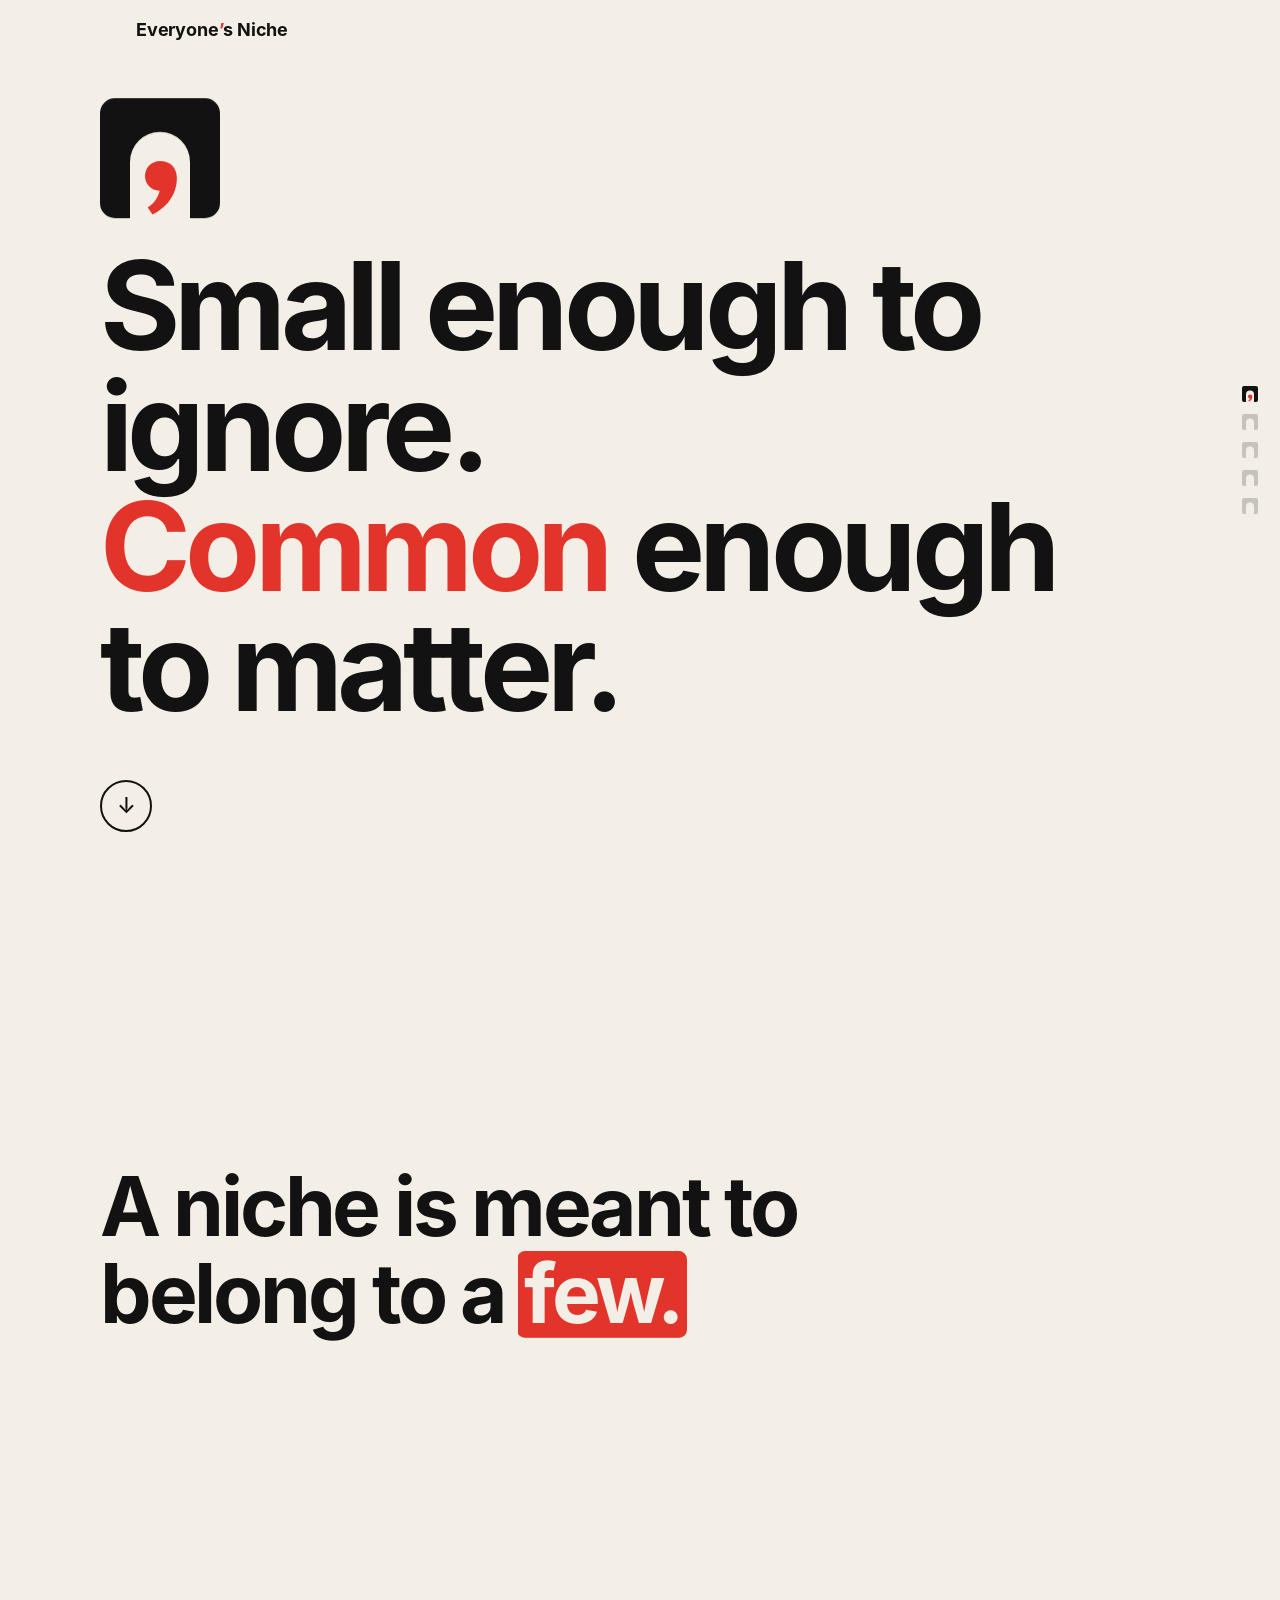
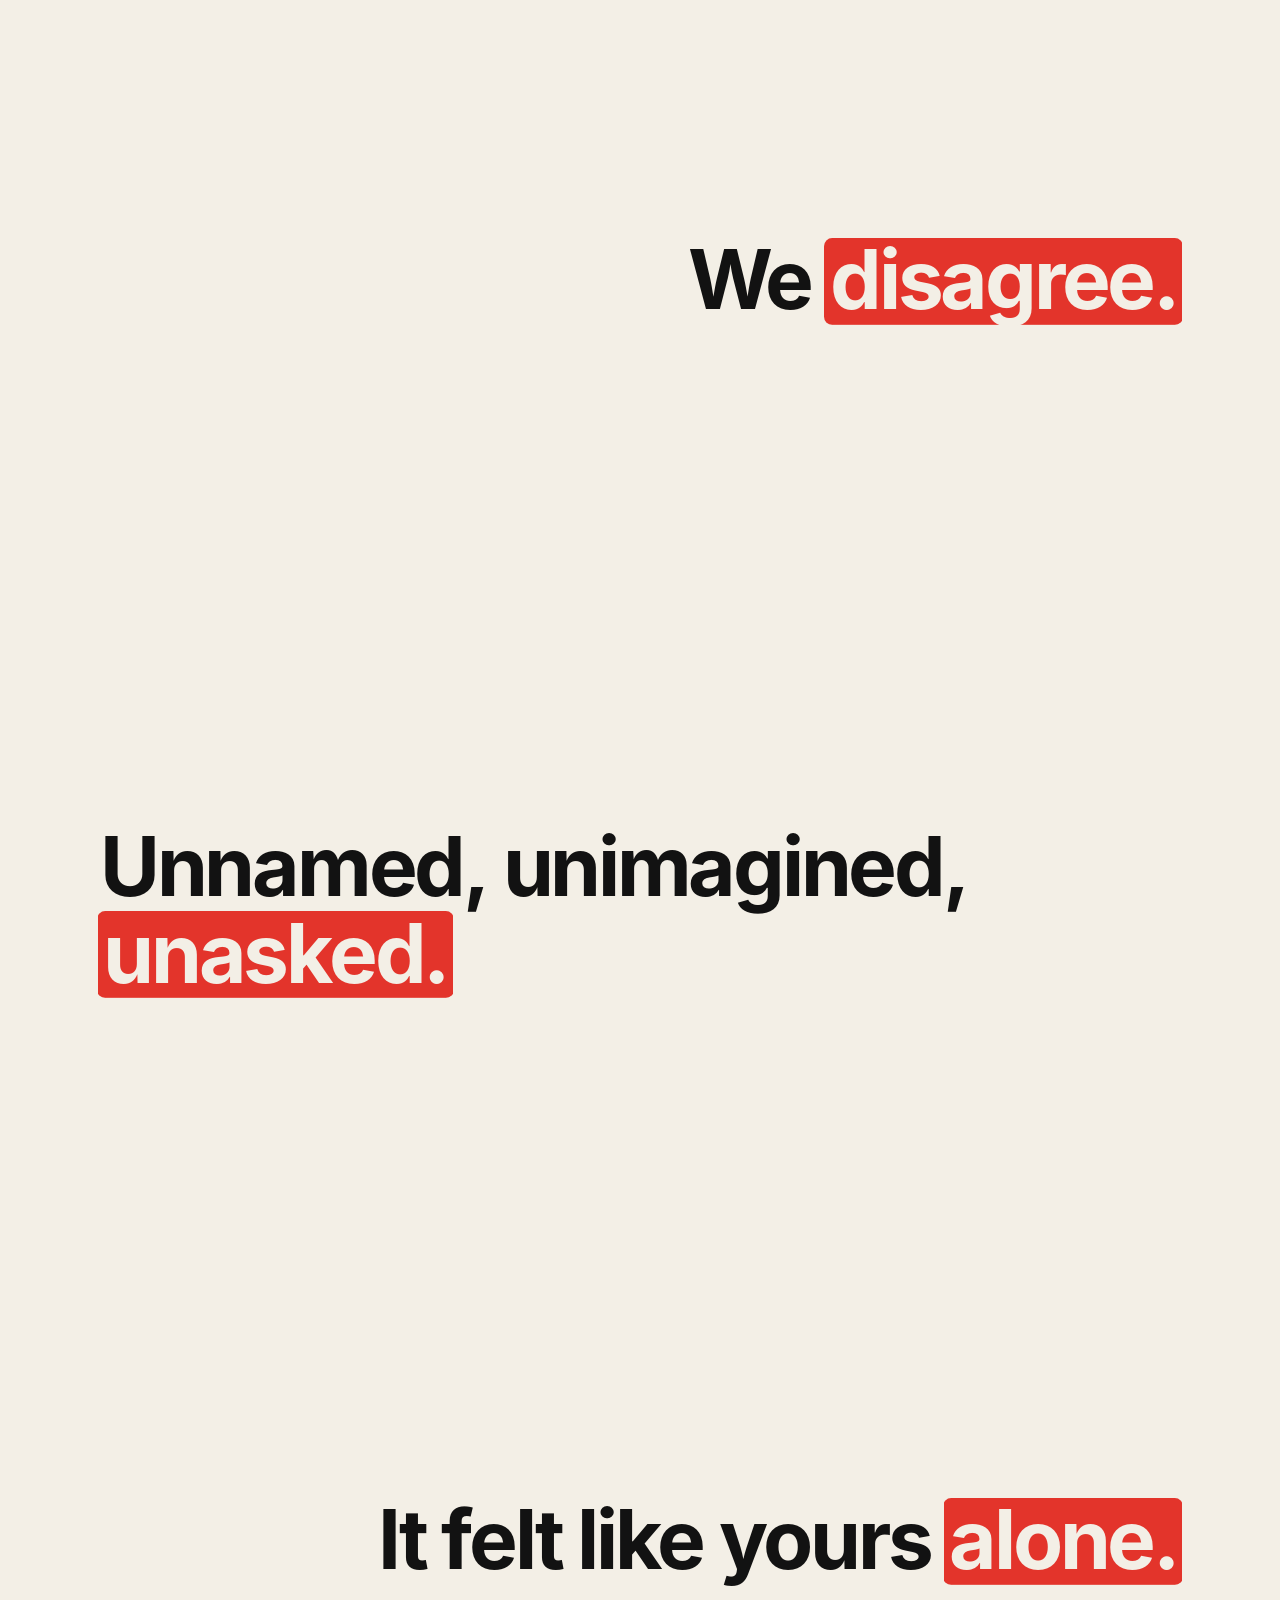
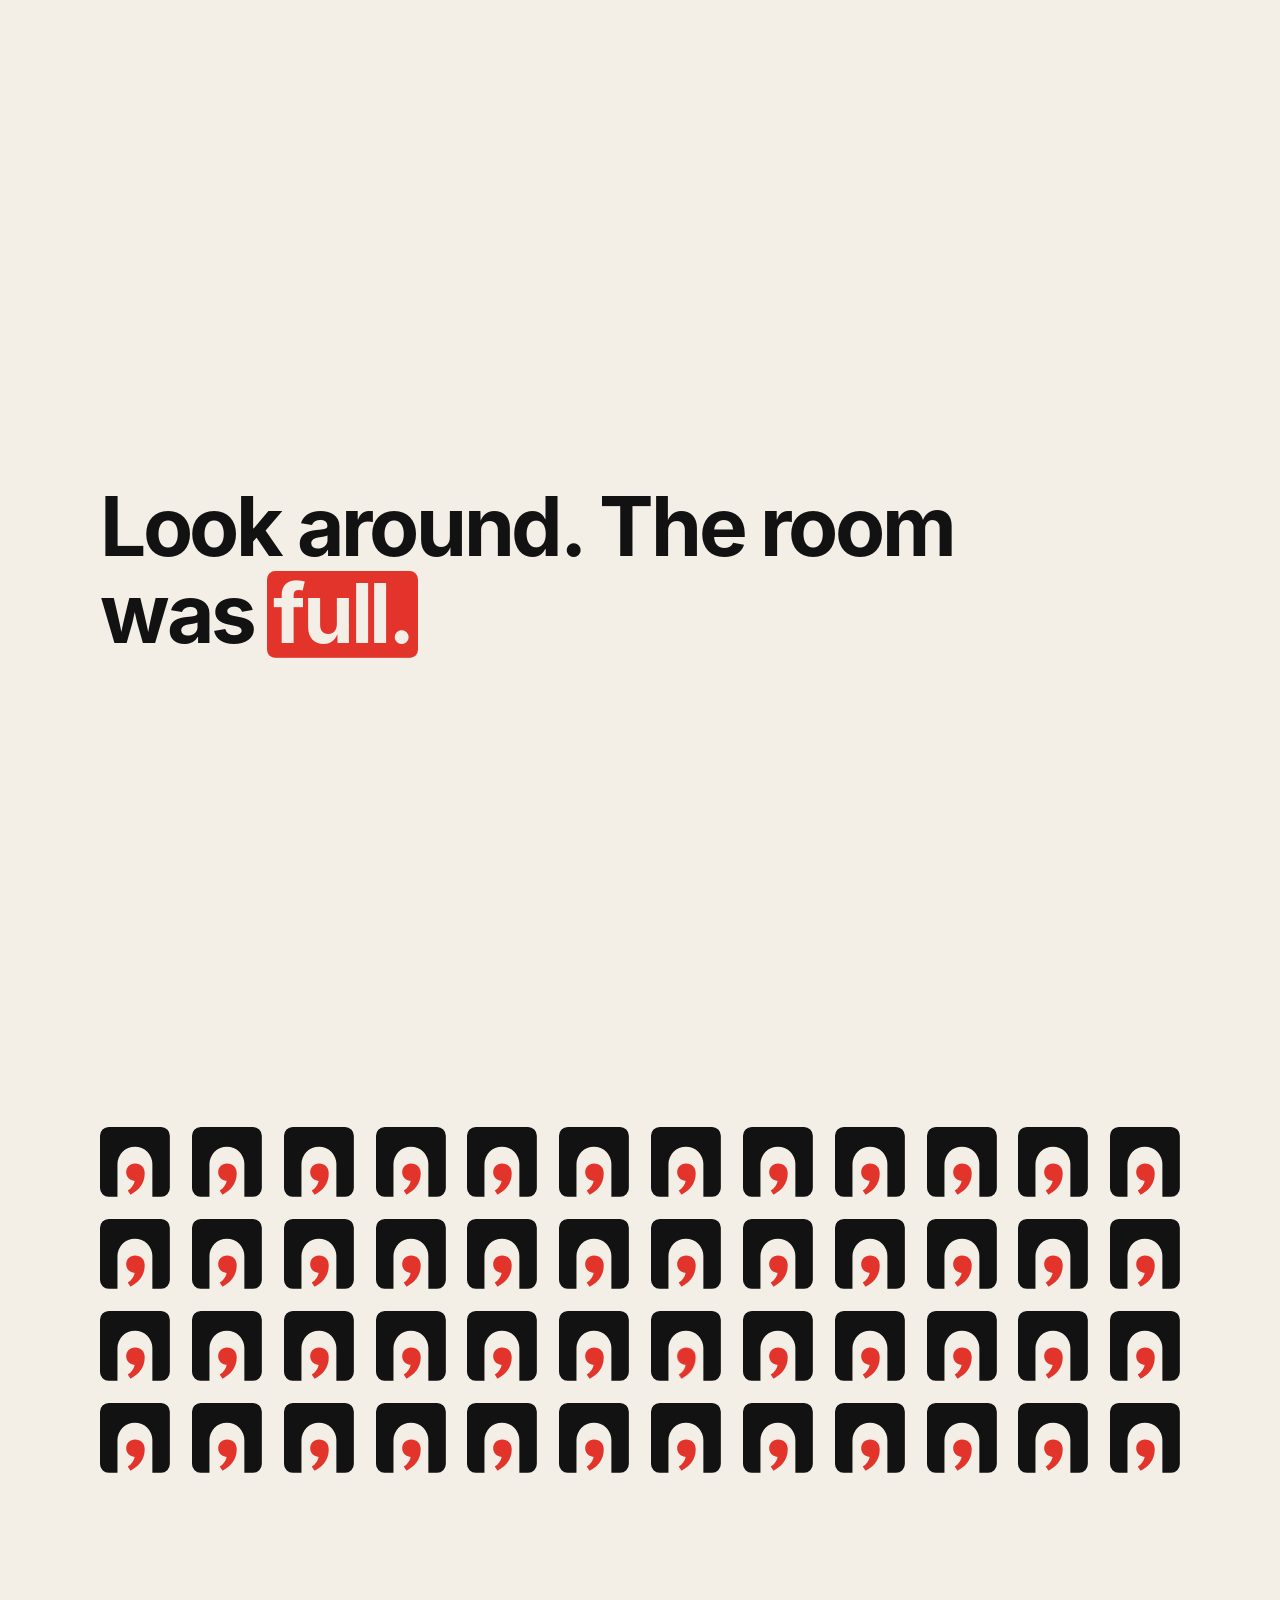
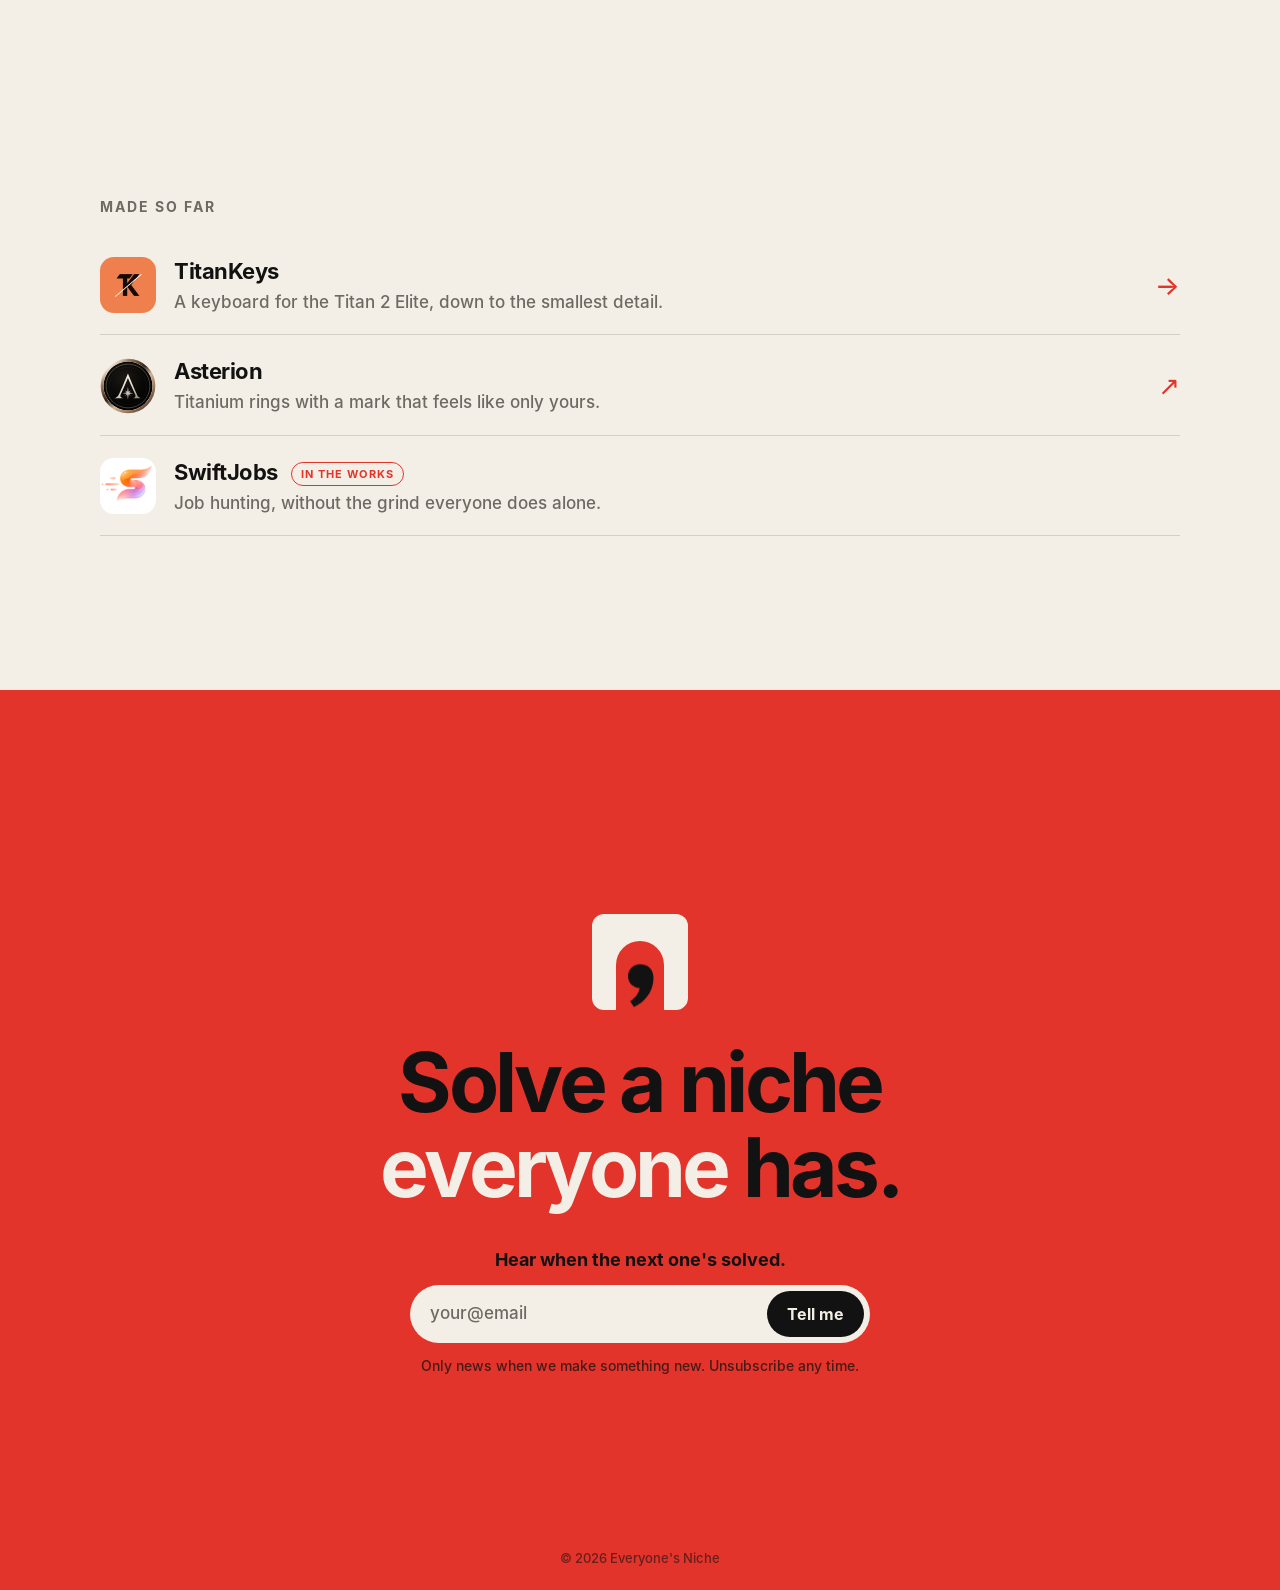
==== index.html @ 92318d87 "Everyone's Niche: the manifesto in five lines" ====
<!doctype html>
<html lang="en">
<head>
<meta charset="utf-8">
<meta name="viewport" content="width=device-width, initial-scale=1">
<title>Everyone's Niche</title>
<meta name="description" content="Solve a niche everyone has.">
<meta name="theme-color" content="#F3EFE6">
<meta property="og:title" content="Everyone's Niche">
<meta property="og:description" content="Solve a niche everyone has.">
<link rel="icon" href="assets/mark.svg" type="image/svg+xml">
<link rel="apple-touch-icon" href="assets/icon-180.png">
<meta property="og:image" content="https://everyones-niche.com/assets/og.png">
<link rel="stylesheet" href="style.css?v=13">
<script>
  // The red intro plays once per visit, and never for people who asked for less motion.
  (() => {
    let seen = false;
    try { seen = sessionStorage.getItem("en-intro") === "1"; sessionStorage.setItem("en-intro", "1"); } catch {}
    if (!seen && !matchMedia("(prefers-reduced-motion: reduce)").matches) document.documentElement.classList.add("intro");
  })();
</script>
</head>
<body>
<!-- Everyone's Niche: the idea, and nothing else yet (owner, 2026-11-21: manifesto only, bold and punchy, its own look). The mark
     is an architectural niche with a red apostrophe in it: a niche that is yours, in a wall everyone has. Mark A (ink block, red
     apostrophe) on paper; mark E (red ground) at the start and the end. One logo on the first screen: the hero's mark flies up
     into the header as you scroll. Words by EN · Words and the owner. -->
<div class="curtain" aria-hidden="true">
  <svg viewBox="0 0 64 64"><path class="block" fill-rule="evenodd" d="M8 0h48a8 8 0 0 1 8 8v48a8 8 0 0 1-8 8H8a8 8 0 0 1-8-8V8a8 8 0 0 1 8-8Zm8 64V34a16 16 0 0 1 32 0v30Z"/><path class="dot" d="M32 33.5c5.5 0 9 3.5 9 9 0 10-6.5 16.5-13 19.5l-2.6-3.8c3.6-2.2 5.6-5.2 6.4-8.8-4.6-.3-7.8-3.6-7.8-7.9 0-4.6 3.5-8 8-8Z"/></svg>
</div>
<div class="progress" aria-hidden="true"></div>

<!-- The one logo of the first screen. It starts in the hero and lands in the header. -->
<svg class="fly" viewBox="0 0 64 64" aria-hidden="true"><path class="block" fill-rule="evenodd" d="M8 0h48a8 8 0 0 1 8 8v48a8 8 0 0 1-8 8H8a8 8 0 0 1-8-8V8a8 8 0 0 1 8-8Zm8 64V34a16 16 0 0 1 32 0v30Z"/><path class="dot" d="M32 33.5c5.5 0 9 3.5 9 9 0 10-6.5 16.5-13 19.5l-2.6-3.8c3.6-2.2 5.6-5.2 6.4-8.8-4.6-.3-7.8-3.6-7.8-7.9 0-4.6 3.5-8 8-8Z"/></svg>

<header class="top">
  <div class="wrap top-in">
    <a class="brand" href="#top" aria-label="Everyone's Niche">
      <span class="brand-slot" aria-hidden="true"></span>
      <span class="brand-name">Everyone<i>’</i>s Niche</span>
    </a>
  </div>
</header>

<!-- Side navigation on wide screens: one small niche per part of the page; the current one holds the red apostrophe. -->
<nav class="dots" aria-label="Sections">
  <a href="#top" aria-label="Start"></a><a href="#manifesto" aria-label="The idea"></a><a href="#room" aria-label="The room"></a><a href="#made" aria-label="Made so far"></a><a href="#end" aria-label="The end"></a>
</nav>

<main>
  <section id="top" class="hero wrap" data-part="0">
    <div class="hero-slot" aria-hidden="true"></div>
    <h1 aria-label="Small enough to ignore. Common enough to matter.">
      <span class="s" aria-hidden="true"><span class="w" style="--i:0">Small</span> <span class="w" style="--i:1">enough</span> <span class="w" style="--i:2">to</span> <span class="w" style="--i:3">ignore.</span></span>
      <span class="s" aria-hidden="true"><span class="w" style="--i:5"><em>Common</em></span> <span class="w" style="--i:6">enough</span> <span class="w" style="--i:7">to</span> <span class="w" style="--i:8">matter.</span></span>
    </h1>
    <a class="down" href="#manifesto" aria-label="Read on"><span>↓</span></a>
  </section>

  <section id="manifesto" class="manifesto wrap" data-part="1">
    <p class="line"><span class="lt">A niche is meant to belong to a <em>few.</em></span></p>
    <p class="line"><span class="lt">We <em>disagree.</em></span></p>
    <p class="line"><span class="lt">Unnamed, unimagined, <em>unasked.</em></span></p>
    <p class="line"><span class="lt">It felt like yours <em>alone.</em></span></p>
    <p class="line"><span class="lt">Look around. The room was <em>full.</em></span></p>
  </section>

  <!-- The room: a niche for everyone. One lights up, then the rest follow. Tap one to send a ripple. -->
  <section id="room" class="room wrap" data-part="2" aria-hidden="true"><div class="grid"></div></section>

  <section id="made" class="made wrap" data-part="3" aria-labelledby="made-label">
    <p id="made-label" class="made-label">Made so far</p>
    <a class="made-item" href="titankeys/">
      <img src="assets/titankeys.png" alt="" width="56" height="56">
      <span class="made-text"><b>TitanKeys</b><span>A keyboard for the Titan 2 Elite, down to the smallest detail.</span></span>
      <span class="go" aria-hidden="true">→</span>
    </a>
    <a class="made-item" href="https://asterionrings.com/">
      <img src="assets/asterion.svg" alt="" width="56" height="56">
      <span class="made-text"><b>Asterion</b><span>Titanium rings with a mark that feels like only yours.</span></span>
      <span class="go" aria-hidden="true">↗</span>
    </a>
    <div class="made-item soon">
      <img src="assets/swiftjobs.png" alt="" width="56" height="56">
      <span class="made-text"><b>SwiftJobs <em class="tag">In the works</em></b><span>Job hunting, without the grind everyone does alone.</span></span>
    </div>
  </section>

  <section id="end" class="close" data-part="4">
    <svg class="end-mark" viewBox="0 0 64 64" aria-hidden="true"><path class="block" fill-rule="evenodd" d="M8 0h48a8 8 0 0 1 8 8v48a8 8 0 0 1-8 8H8a8 8 0 0 1-8-8V8a8 8 0 0 1 8-8Zm8 64V34a16 16 0 0 1 32 0v30Z"/><path class="dot" d="M32 33.5c5.5 0 9 3.5 9 9 0 10-6.5 16.5-13 19.5l-2.6-3.8c3.6-2.2 5.6-5.2 6.4-8.8-4.6-.3-7.8-3.6-7.8-7.9 0-4.6 3.5-8 8-8Z"/></svg>
    <p class="slogan"><span class="lt">Solve a niche <em>everyone</em> has.</span></p>
    <form class="signup" data-endpoint="https://everyones-niche-signup.everyones-niche.workers.dev/subscribe">
      <p class="signup-lead">Hear when the next one's solved.</p>
      <div class="signup-row">
        <input type="email" name="email" required maxlength="254" autocomplete="email" placeholder="your@email" aria-label="Email address">
        <input type="text" name="website" tabindex="-1" autocomplete="off" class="hp" aria-hidden="true">
        <button type="submit">Tell me</button>
      </div>
      <p class="signup-note" data-ok="You're in. We'll stay quiet until there's news." data-err="That didn't go through. Please try again in a moment." aria-live="polite">Only news when we make something new. Unsubscribe any time.</p>
    </form>
    <footer>© 2026 Everyone's Niche</footer>
  </section>
</main>

<canvas class="cursor" width="68" height="68" aria-hidden="true"></canvas>

<script>
(() => {
  const root = document.documentElement;
  const motion = !matchMedia("(prefers-reduced-motion: reduce)").matches;
  const NS = "http://www.w3.org/2000/svg";
  const BLOCK = "M8 0h48a8 8 0 0 1 8 8v48a8 8 0 0 1-8 8H8a8 8 0 0 1-8-8V8a8 8 0 0 1 8-8Zm8 64V34a16 16 0 0 1 32 0v30Z";
  const DOT = "M32 33.5c5.5 0 9 3.5 9 9 0 10-6.5 16.5-13 19.5l-2.6-3.8c3.6-2.2 5.6-5.2 6.4-8.8-4.6-.3-7.8-3.6-7.8-7.9 0-4.6 3.5-8 8-8Z";
  const mark = () => `<path class="block" fill-rule="evenodd" d="${BLOCK}"/><path class="dot" d="${DOT}"/>`;

  // The intro curtain leaves the page once it has lifted.
  if (root.classList.contains("intro")) setTimeout(() => root.classList.add("intro-done"), 2100);

  // Statements: every word sits in a mask and slides up into place, one after another.
  document.querySelectorAll(".lt").forEach(lt => {
    let k = 0;
    const wrap = node => { const m = document.createElement("span"); m.className = "wm"; const i = document.createElement("span"); i.className = "wi";
      i.style.setProperty("--k", k++); i.appendChild(node); m.appendChild(i); return m; };
    [...lt.childNodes].forEach(n => {
      if (n.nodeType === 3) {
        const frag = document.createDocumentFragment();
        n.textContent.split(/(\s+)/).forEach(p => { if (!p) return; frag.appendChild(/^\s+$/.test(p) ? document.createTextNode(p) : wrap(document.createTextNode(p))); });
        lt.replaceChild(frag, n);
      } else lt.replaceChild(wrap(n.cloneNode(true)), n);
    });
    lt.style.setProperty("--n", k);
  });

  // Reveals: blocks play their entrance the first time they come into view.
  const io = new IntersectionObserver(es => es.forEach(e => { if (e.isIntersecting) { e.target.classList.add("in"); io.unobserve(e.target); } }),
    { rootMargin: "0px 0px -18% 0px" });
  document.querySelectorAll(".room, .made, .close").forEach(el => io.observe(el));
  // The manifesto is a spotlight: the statement in the middle of the screen is lit, the others step back.
  const spot = new IntersectionObserver(es => es.forEach(e => { e.target.classList.toggle("on", e.isIntersecting); if (e.isIntersecting) e.target.classList.add("in"); }),
    { rootMargin: "-38% 0px -38% 0px" });
  document.querySelectorAll(".line").forEach(el => spot.observe(el));

  // Side dots: the part of the page in view gets the red apostrophe.
  const dots = [...document.querySelectorAll(".dots a")];
  dots.forEach(a => a.innerHTML = `<svg viewBox="0 0 64 64">${mark()}</svg>`);
  const parts = new IntersectionObserver(es => es.forEach(e => { if (e.isIntersecting) dots.forEach((d, i) => d.classList.toggle("on", i === +e.target.dataset.part)); }),
    { rootMargin: "-45% 0px -45% 0px" });
  document.querySelectorAll("[data-part]").forEach(el => parts.observe(el));

  // The room: a grid of niches. The one in the middle lights first, then the light spreads out. Tap any to ripple from there.
  const grid = document.querySelector(".grid");
  const small = innerWidth < 600, cols = small ? 7 : 12, rows = small ? 5 : 4;
  const mid = [Math.floor(cols / 2), Math.floor(rows / 2)];
  grid.style.setProperty("--cols", cols);
  const cells = [];
  for (let r = 0; r < rows; r++) for (let c = 0; c < cols; c++) {
    const d = Math.hypot(c - mid[0], r - mid[1]);
    const s = document.createElementNS(NS, "svg");
    s.setAttribute("viewBox", "0 0 64 64");
    s.innerHTML = mark();
    s.style.setProperty("--d", d === 0 ? "0s" : (0.8 + d * 0.12).toFixed(2) + "s");
    s.dataset.c = c; s.dataset.r = r;
    if (d === 0) s.classList.add("first");
    grid.appendChild(s); cells.push(s);
  }
  grid.addEventListener("pointerdown", e => {
    const hit = e.target.closest("svg"); if (!hit || !motion) return;
    cells.forEach(s => {
      s.style.setProperty("--rd", (Math.hypot(s.dataset.c - hit.dataset.c, s.dataset.r - hit.dataset.r) * 0.06).toFixed(2) + "s");
      s.classList.remove("rip"); void s.getBoundingClientRect(); s.classList.add("rip");
    });
  });

  // The flying logo: from the hero to the header over the first half screen of scrolling. It tilts on the way and the apostrophe swings.
  const fly = document.querySelector(".fly"), slot = document.querySelector(".hero-slot"), dock = document.querySelector(".brand-slot");
  const top = document.querySelector(".top"), bar = document.querySelector(".progress");
  let start, end, size0, span;
  const ease = t => t < .5 ? 4 * t * t * t : 1 - Math.pow(-2 * t + 2, 3) / 2;
  const measure = () => {
    const y = scrollY, a = slot.getBoundingClientRect(), b = dock.getBoundingClientRect();
    start = { x: a.left, y: a.top + y }; size0 = a.width; end = { x: b.left, y: b.top, s: b.width };
    span = Math.max(1, innerHeight * 0.5);
    fly.style.width = fly.style.height = size0 + "px";
    frame();
  };
  const frame = () => {
    const y = scrollY, t = Math.min(1, Math.max(0, y / span)), e = ease(t);
    // Before the flight starts, the logo rides with the hero; once it lifts off, it follows its own arc to the dock.
    const sy = start.y - Math.min(y, span * 0.15);
    const x = start.x + (end.x - start.x) * e + Math.sin(Math.PI * e) * 40, yy = sy + (end.y - sy) * e, k = 1 + (end.s / size0 - 1) * e;
    fly.style.transform = `translate(${x}px, ${yy}px) scale(${k}) rotate(${(Math.sin(Math.PI * e) * -10).toFixed(2)}deg)`;
    fly.style.setProperty("--swing", (Math.sin(Math.PI * e) * 26).toFixed(2) + "deg");
    fly.classList.toggle("docked", t >= 1);
    top.style.setProperty("--e", e.toFixed(3));
    top.classList.toggle("solid", y > span * 0.85);
    const max = root.scrollHeight - innerHeight;
    bar.style.transform = `scaleX(${max > 0 ? Math.min(1, y / max) : 0})`;
  };
  let queued = false;
  addEventListener("scroll", () => { if (!queued) { queued = true; requestAnimationFrame(() => { queued = false; frame(); }); } }, { passive: true });
  addEventListener("resize", measure);
  document.fonts?.ready.then(measure);
  measure();
  root.classList.add("ready");
  // Tapping the logo re-drops its apostrophe.
  document.querySelector(".brand").addEventListener("click", () => { fly.classList.remove("redrop"); void fly.getBoundingClientRect(); fly.classList.add("redrop"); });

  // Leaving for a project: the red floods out from where you tapped, with the mark in the middle, then the page goes.
  document.querySelectorAll("a.made-item").forEach(a => a.addEventListener("click", e => {
    if (!motion || e.metaKey || e.ctrlKey || e.shiftKey || e.button !== 0) return;
    e.preventDefault();
    const w = document.createElement("div");
    w.className = "wipe";
    w.style.setProperty("--x", e.clientX + "px"); w.style.setProperty("--y", e.clientY + "px");
    w.innerHTML = `<svg viewBox="0 0 64 64">${mark()}</svg>`;
    document.body.appendChild(w);
    requestAnimationFrame(() => requestAnimationFrame(() => w.classList.add("go")));
    setTimeout(() => { location.href = a.href; }, 700);
  }));
  addEventListener("pageshow", e => { if (e.persisted) document.querySelectorAll(".wipe").forEach(w => w.remove()); });

  // A small red apostrophe follows the pointer on screens with a mouse, and grows over things you can press. It is drawn on a canvas
  // so that exactly the pixels lying over something red turn black: red letters, red apostrophes, red areas, nothing else.
  const cur = document.querySelector(".cursor");
  if (motion && matchMedia("(hover: hover) and (pointer: fine)").matches) {
    const B = 68, ctx = cur.getContext("2d"), APOS = new Path2D(DOT), close = document.querySelector(".close");
    const RED_RGB = "rgb(227, 52, 43)";
    let dpr = 0, tx = -100, ty = -100, cx = -100, cy = -100, hovered = null, big = false, press = false, k = 1, rot = 0, live = false;
    const size = () => { if (dpr !== devicePixelRatio) { dpr = devicePixelRatio; cur.width = cur.height = B * dpr; cur.style.width = cur.style.height = B + "px"; } };
    const hits = (q, bl, bt) => q.width > 0 && q.left < bl + B && q.right > bl && q.top < bt + B && q.bottom > bt;
    // Red shapes in the pointer's box, drawn as a mask in box coordinates.
    const mask = (bl, bt) => {
      const box = (q, rad = 0) => { ctx.setTransform(dpr, 0, 0, dpr, -bl * dpr, -bt * dpr); ctx.beginPath(); ctx.roundRect(q.left, q.top, q.width, q.height, rad); ctx.fill(); };
      const c = close.getBoundingClientRect(); if (hits(c, bl, bt)) box(c);
      const bar = document.querySelector(".progress").getBoundingClientRect(); if (hits(bar, bl, bt)) box(bar);
      if (hovered) { const q = hovered.getBoundingClientRect(); if (hits(q, bl, bt)) box(q, parseFloat(getComputedStyle(hovered).borderRadius) || 0); }
      document.querySelectorAll(".line.in em").forEach(m => { const q = m.getBoundingClientRect(); if (hits(q, bl, bt)) box(q, parseFloat(getComputedStyle(m).borderRadius) || 0); });
      // Red letters: drawn with the page's own font, size and spacing, on the page's own baseline.
      document.querySelectorAll("h1 em, .brand i, .made-item .go, .made-text .tag").forEach(el => {
        const q = el.getBoundingClientRect(); if (!hits(q, bl, bt)) return;
        const cs = getComputedStyle(el); if (cs.color !== RED_RGB) return;
        const r = document.createRange(); r.selectNodeContents(el); const t = r.getBoundingClientRect();
        ctx.setTransform(dpr, 0, 0, dpr, -bl * dpr, -bt * dpr);
        ctx.font = `${cs.fontWeight} ${cs.fontSize} Inter`; ctx.letterSpacing = cs.letterSpacing === "normal" ? "0px" : cs.letterSpacing;
        const text = el.innerText, m = ctx.measureText(text);
        ctx.fillText(text, t.left, t.top + m.fontBoundingBoxAscent);
        if (el.classList.contains("tag")) { ctx.lineWidth = parseFloat(cs.borderTopWidth) || 1.5; const w = ctx.lineWidth / 2;
          ctx.beginPath(); ctx.roundRect(q.left + w, q.top + w, q.width - 2 * w, q.height - 2 * w, q.height / 2); ctx.stroke(); }
      });
      // Red apostrophes: the real path, through the element's own transform on screen.
      document.querySelectorAll(".room.in .grid .dot, .dots a.on .dot, .fly .dot, .room .grid svg.rip .dot").forEach(d => {
        const q = d.getBoundingClientRect(); if (!hits(q, bl, bt) || getComputedStyle(d).fill !== RED_RGB) return;
        const m = d.getScreenCTM(); if (!m) return;
        ctx.setTransform(dpr * m.a, dpr * m.b, dpr * m.c, dpr * m.d, dpr * (m.e - bl), dpr * (m.f - bt));
        ctx.fill(APOS);
      });
    };
    // The apostrophe itself: 12 by 19 px, its head just below and left of the pointer's tip, scaled and tilted about its head.
    const apostrophe = () => {
      ctx.setTransform(dpr, 0, 0, dpr, 0, 0);
      ctx.translate(B / 2 - 2.4, B / 2 + 0.8); ctx.rotate(rot); ctx.scale(k, k); ctx.translate(-3.6, -3.8);
      ctx.scale(12 / 22, 19 / 34); ctx.translate(-22, -30);
      ctx.fill(APOS);
    };
    const draw = () => {
      size();
      ctx.setTransform(1, 0, 0, 1, 0, 0); ctx.clearRect(0, 0, cur.width, cur.height);
      if (!live) return;
      const bl = cx - B / 2, bt = cy - B / 2;
      ctx.globalCompositeOperation = "source-over"; ctx.fillStyle = ctx.strokeStyle = "#000"; mask(bl, bt);
      ctx.globalCompositeOperation = "source-in"; ctx.fillStyle = "#121212"; apostrophe();
      ctx.globalCompositeOperation = "destination-over"; ctx.fillStyle = "#E3342B"; apostrophe();
      ctx.globalCompositeOperation = "source-over";
    };
    root.classList.add("own-cursor");
    addEventListener("pointerdown", () => press = true);
    addEventListener("pointerup", () => press = false);
    addEventListener("pointermove", e => {
      tx = e.clientX; ty = e.clientY; live = true;
      big = !!e.target.closest("a, button, input, .grid svg");
      hovered = e.target.closest("a.made-item, .down");
    }, { passive: true });
    root.addEventListener("pointerleave", () => live = false);
    addEventListener("blur", () => live = false);
    const loop = () => {
      cx += (tx - cx) * .55; cy += (ty - cy) * .55;
      const kt = (big ? 2.1 : 1) * (press ? .8 : 1), rt = big ? -12 * Math.PI / 180 : 0;
      k += (kt - k) * .25; rot += (rt - rot) * .25;
      cur.style.transform = `translate(${(cx - B / 2).toFixed(1)}px, ${(cy - B / 2).toFixed(1)}px)`;
      draw(); requestAnimationFrame(loop);
    };
    loop();
  }

  // Email signup: the address goes to our own small Cloudflare worker, which keeps the address and the time, nothing else.
  const f = document.querySelector(".signup");
  const note = f.querySelector(".signup-note"), btn = f.querySelector("button");
  f.addEventListener("submit", async ev => {
    ev.preventDefault();
    btn.disabled = true;
    try {
      const r = await fetch(f.dataset.endpoint, { method: "POST", headers: { "Content-Type": "application/json" },
        body: JSON.stringify({ email: f.email.value.trim(), website: f.website.value }) });
      if (!r.ok) throw new Error(r.status);
      f.classList.add("done"); note.textContent = note.dataset.ok;
    } catch { note.textContent = note.dataset.err; btn.disabled = false; f.classList.remove("shake"); void f.offsetWidth; f.classList.add("shake"); }
  });
})();
</script>
</body>
</html>
---- style.css ----
/* Everyone's Niche: warm paper, ink, one red (the brand colour, owner 2026-11-21). Inter is served from this site, so a visit asks
   nothing of any other server. Minimal layout; the motion and the mark carry the red. */
@font-face { font-family: Inter; src: url(assets/Inter-Medium.otf) format("opentype"); font-weight: 500; font-display: swap; }
@font-face { font-family: Inter; src: url(assets/Inter-Bold.otf) format("opentype"); font-weight: 700; font-display: swap; }

:root { --paper: #F3EFE6; --ink: #121212; --muted: #6E6A63; --accent: #E3342B; --ease: cubic-bezier(.2, .7, .2, 1); --drop: cubic-bezier(.3, .9, .3, 1); --intro: 0s; }
html.intro { --intro: 1.35s; }

* { box-sizing: border-box; }
/* Paper above, red below, so pulling past either end shows the right colour. */
html { -webkit-text-size-adjust: 100%; scroll-behavior: smooth; background: linear-gradient(var(--paper) 50%, var(--accent) 50%); }
body { margin: 0; overflow-x: clip; background: var(--paper); color: var(--ink); font: 500 18px/1.5 Inter, system-ui, sans-serif; }
::selection { background: var(--accent); color: var(--paper); }
a { color: inherit; }
svg { overflow: visible; }
.wrap { max-width: 1120px; margin: 0 auto; padding: 0 20px; }
.block { fill: var(--ink); }
.dot { fill: var(--accent); }

/* ---------- The intro: red, the reversed mark, the apostrophe drops, the red lifts. ---------- */
.curtain { display: none; }
html.intro .curtain { display: grid; place-items: center; position: fixed; inset: 0; z-index: 50; background: var(--accent); }
html.intro-done .curtain { display: none; }
.curtain svg { width: 96px; height: 96px; }
.curtain .block { fill: var(--paper); }
.curtain .dot { fill: var(--ink); }

/* ---------- Header: the name, and the dock where the logo lands. ---------- */
.progress { position: fixed; top: 0; left: 0; right: 0; height: 3px; background: var(--accent); transform-origin: 0 50%; transform: scaleX(0); z-index: 30; pointer-events: none; }
.top { position: fixed; top: 0; left: 0; right: 0; z-index: 20; padding: 16px 0 14px; background: rgba(243, 239, 230, calc(min(1, var(--e, 0) * 2.2) * .94)); transition: box-shadow .4s; }
.top.solid { -webkit-backdrop-filter: blur(12px); backdrop-filter: blur(12px); box-shadow: 0 1px 0 rgba(18, 18, 18, .08); }
.brand { display: inline-flex; align-items: center; gap: 10px; text-decoration: none; font-weight: 700; font-size: 18px; letter-spacing: -.01em; }
.brand-slot { width: 26px; height: 26px; flex: none; }
/* Until the logo arrives, the name sits where the logo will be, then steps aside to make room. */
.brand-name { display: inline-block; transform: translateX(calc((1 - var(--e, 0)) * -36px)); opacity: calc(var(--e, 0) * 1.4 - .4); }
.brand i { font-style: normal; color: var(--accent); }

/* The flying logo. JS places it; it never takes clicks (the header link under it does). */
.fly { position: fixed; left: 0; top: 0; z-index: 21; transform-origin: 0 0; pointer-events: none; visibility: hidden; will-change: transform; }
html.ready .fly { visibility: visible; }
.fly .dot { transform-box: fill-box; transform-origin: 50% 0; rotate: var(--swing, 0deg); }

/* Side dots on wide screens: a column of small niches. */
.dots { display: none; }
@media (min-width: 900px) {
  .progress { display: none; }
  .dots { display: flex; flex-direction: column; gap: 12px; position: fixed; right: 22px; top: 50%; transform: translateY(-50%); z-index: 20; }
  .dots a { display: block; width: 16px; height: 16px; transition: transform .3s var(--ease); }
  .dots a:hover { transform: scale(1.25); }
  .dots svg { width: 100%; height: 100%; display: block; }
  .dots .block { fill: rgba(18, 18, 18, .2); transition: fill .4s; }
  .dots .dot { fill: transparent; transition: fill .3s; }
  .dots a.on .block { fill: var(--ink); }
  .dots a.on .dot { fill: var(--accent); }
}

/* ---------- Hero ---------- */
.hero { position: relative; min-height: 100svh; display: flex; flex-direction: column; justify-content: center; padding-top: 90px; padding-bottom: 60px; }
.hero-slot { width: clamp(72px, 12vw, 120px); aspect-ratio: 1; margin-bottom: 28px; }
h1 { font-weight: 700; font-size: clamp(46px, 9.6vw, 132px); line-height: .98; letter-spacing: -.045em; margin: 0; max-width: 13ch; }
h1 .s { display: block; }
h1 .w { display: inline-block; }
h1 em, .line em, .slogan em { font-style: normal; }
h1 em { color: var(--accent); }
.down { display: inline-grid; place-items: center; width: 52px; height: 52px; margin-top: 52px; border: 2px solid var(--ink); border-radius: 50%;
  font-size: 22px; text-decoration: none; transition: background .3s, color .3s, border-color .3s; }
.down:hover, .down:focus-visible { background: var(--accent); border-color: var(--accent); color: var(--paper); }

/* ---------- Statements (manifesto and slogan): words in masks ---------- */
.wm { display: inline-block; overflow: hidden; vertical-align: top; padding: .06em .03em .14em; margin: -.06em -.03em -.14em; }
.wi { display: inline-block; }
.line em, .slogan em { display: inline-block; line-height: 1; }

.manifesto { padding-top: 4vh; padding-bottom: 6vh; }
.line { display: flex; align-items: center; min-height: 70svh; margin: 0;
  font-weight: 700; font-size: clamp(34px, 6.4vw, 84px); line-height: 1.06; letter-spacing: -.04em; }
.line .lt { display: block; max-width: 16ch; }
.line:nth-child(even) { justify-content: flex-end; text-align: right; }
.line em { color: var(--accent); padding: .02em .08em .04em; margin: 0 -.04em; border-radius: .1em;
  background: linear-gradient(var(--accent), var(--accent)) 0 100% / 0 100% no-repeat; }
.line:nth-child(even) em { background-position: 100% 100%; }

/* ---------- The room ---------- */
.room { min-height: 80svh; display: flex; align-items: center; padding-top: 6vh; padding-bottom: 6vh; }
.grid { width: 100%; display: grid; grid-template-columns: repeat(var(--cols, 12), 1fr); gap: clamp(10px, 2.2vw, 22px); }
.grid svg { width: 100%; height: auto; display: block; transform-origin: 50% 60%; cursor: pointer; -webkit-tap-highlight-color: transparent; }

/* ---------- Made so far ---------- */
.made { min-height: 70svh; display: flex; flex-direction: column; justify-content: center; padding-top: 6vh; padding-bottom: 8vh; }
.made-label { margin: 0 0 18px; font-weight: 700; font-size: 14px; letter-spacing: .14em; text-transform: uppercase; color: var(--muted); }
.made-item { position: relative; display: flex; align-items: center; gap: 18px; padding: 20px 16px; margin: 0 -16px; border-radius: 18px;
  text-decoration: none; isolation: isolate; overflow: hidden; }
.made-item::before { content: ""; position: absolute; inset: 0; z-index: -1; background: var(--accent); transform: scaleX(0); transform-origin: 0 50%;
  transition: transform .5s var(--ease); }
.made-item::after { content: ""; position: absolute; left: 16px; right: 16px; bottom: 0; height: 1px; background: rgba(18, 18, 18, .14); }
.made-item img { width: 56px; height: 56px; border-radius: 14px; flex: none; transition: transform .5s var(--ease); }
.made-text { display: flex; flex-direction: column; gap: 2px; flex: 1; min-width: 0; }
.made-text b { font-size: 22px; letter-spacing: -.02em; }
.made-text > span { color: var(--muted); font-size: 17px; transition: color .3s; }
.made-item .go { font-size: 26px; color: var(--accent); transition: transform .4s var(--ease), color .3s; }
.made-item:hover::before, .made-item:focus-visible::before, .made-item:active::before { transform: none; }
.made-item:hover, .made-item:focus-visible, .made-item:active { color: var(--paper); }
.made-item:hover .made-text > span, .made-item:focus-visible .made-text > span, .made-item:active .made-text > span { color: var(--paper); }
.made-item:hover .go, .made-item:focus-visible .go, .made-item:active .go { color: var(--paper); transform: translateX(6px); }
.made-item:hover img, .made-item:focus-visible img { transform: rotate(-6deg) scale(1.06); }
.made-item.soon { pointer-events: none; }
.made-item.soon img { background: #fff; }
.made-text .tag { display: inline-block; vertical-align: .2em; margin-left: 8px; padding: 3px 9px; border: 1.5px solid var(--accent); border-radius: 999px;
  font-style: normal; font-size: 11px; letter-spacing: .1em; text-transform: uppercase; color: var(--accent); }

/* ---------- The end: red, the reversed mark, the slogan, the signup, the footer ---------- */
.close { position: relative; min-height: 100svh; display: flex; flex-direction: column; align-items: center; justify-content: center; text-align: center; gap: 30px;
  color: var(--ink); padding: 90px 20px 80px; isolation: isolate; }
/* The red is its own layer so it can open like a curtain while the section stays visible to the reveal. */
.close::before { content: ""; position: absolute; inset: 0; z-index: -1; background: var(--accent); }
.end-mark { width: clamp(64px, 9vw, 96px); height: auto; }
.end-mark .block { fill: var(--paper); }
.end-mark .dot { fill: var(--ink); }
.slogan { margin: 0; font-weight: 700; font-size: clamp(36px, 6.4vw, 84px); letter-spacing: -.045em; line-height: 1.04; max-width: 13ch; }
.slogan em { color: var(--paper); }

.signup { width: 100%; max-width: 460px; margin-top: 6px; }
.signup-lead { margin: 0 0 12px; font-weight: 700; }
.signup-row { position: relative; display: flex; gap: 8px; padding: 6px; background: var(--paper); border-radius: 999px; transition: box-shadow .3s, transform .3s var(--ease); }
.signup-row:focus-within { box-shadow: 0 0 0 3px var(--ink); transform: scale(1.02); }
.signup input { flex: 1; min-width: 0; border: 0; background: none; font: inherit; font-size: 17px; padding: 10px 14px; color: var(--ink); outline: none; }
.signup input::placeholder { color: var(--muted); }
.signup .hp { position: absolute; left: -9999px; width: 1px; height: 1px; opacity: 0; pointer-events: none; }
.signup button { border: 0; border-radius: 999px; background: var(--ink); color: var(--paper); font: inherit; font-weight: 700; font-size: 16px;
  padding: 10px 20px; cursor: pointer; transition: transform .2s var(--ease); }
.signup button:hover { transform: scale(1.04); }
.signup button:disabled { opacity: .6; cursor: default; transform: none; }
.signup-note { margin: 12px 0 0; font-size: 14px; color: rgba(18, 18, 18, .75); }
.signup.done .signup-row { display: none; }
.signup.done .signup-note { font-size: 20px; font-weight: 700; color: var(--paper); }
.close footer { position: absolute; left: 0; right: 0; bottom: 22px; font-size: 13px; color: rgba(18, 18, 18, .6); }

/* ---------- Leaving: the red wipe ---------- */
.wipe { position: fixed; inset: 0; z-index: 60; display: grid; place-items: center; background: var(--accent);
  clip-path: circle(0 at var(--x) var(--y)); transition: clip-path .7s var(--ease); }
.wipe.go { clip-path: circle(150vmax at var(--x) var(--y)); }
.wipe svg { width: 84px; height: 84px; opacity: 0; transition: opacity .3s .25s; }
.wipe.go svg { opacity: 1; }
.wipe .block { fill: var(--paper); }
.wipe .dot { fill: var(--ink); transform-box: fill-box; transform-origin: center; }
.wipe.go .dot { animation: settle .6s .25s var(--drop) both; }

/* ---------- The pointer apostrophe (mouse screens only) ---------- */
.cursor { position: fixed; left: 0; top: 0; width: 68px; height: 68px; z-index: 70; pointer-events: none; }
/* With a mouse, ours is the only pointer: the native one is hidden everywhere, text fields included. */
html.own-cursor, html.own-cursor * { cursor: none !important; }

/* Phones and square screens (the Titan 2 Elite): a little less height per statement. */
@media (max-width: 860px) {
  .line { min-height: 60svh; }
  .room, .made { min-height: 60svh; }
}

@keyframes rise { from { opacity: 0; transform: translateY(26px); } to { opacity: 1; transform: none; } }
@keyframes settle { 0% { transform: translateY(-60%); opacity: 0; } 70% { transform: translateY(6%); opacity: 1; } 100% { transform: none; } }

@media (prefers-reduced-motion: no-preference) {
  @keyframes word { from { opacity: 0; transform: translateY(.5em) rotate(4deg); } to { opacity: 1; transform: none; } }
  @keyframes bob { 0%, 100% { transform: none; } 50% { transform: translateY(5px); } }
  @keyframes ink-red { 0%, 60% { color: var(--ink); } 100% { color: var(--accent); } }
  @keyframes pop { 0% { transform: scale(1); } 40% { transform: scale(1.18); } 100% { transform: scale(1); } }
  @keyframes lift { from { clip-path: inset(0 0 0 0); } to { clip-path: inset(0 0 100% 0); } }
  @keyframes lift-mark { to { transform: translateY(-50px) scale(.8); opacity: 0; } }
  @keyframes fade-in { from { opacity: 0; } }
  @keyframes block-up { from { transform: translateY(35%); opacity: 0; } }
  @keyframes rip { 30% { transform: scale(.8) translateY(6%); } 70% { transform: scale(1.08); } 100% { transform: none; } }
  @keyframes dotflash { 0%, 100% { fill: var(--accent); } 35% { fill: var(--paper); } }
  @keyframes spin-in { from { transform: rotate(-90deg) scale(.4); opacity: 0; } }
  @keyframes shake { 20%, 60% { transform: translateX(-8px); } 40%, 80% { transform: translateX(8px); } }
  @keyframes ok { 0% { transform: scale(.7); opacity: 0; } 60% { transform: scale(1.08); } 100% { transform: none; opacity: 1; } }

  /* Intro: the apostrophe drops into the paper niche, then the red lifts away upward. */
  html.intro .curtain { animation: lift .8s 1.05s cubic-bezier(.7, 0, .2, 1) both; }
  html.intro .curtain svg { animation: lift-mark .5s 1s ease-in both; }
  html.intro .curtain .block { transform-box: fill-box; animation: block-up .6s .1s var(--ease) both; }
  html.intro .curtain .dot { transform-box: fill-box; transform-origin: center; animation: settle .8s .4s var(--drop) both; }

  /* The logo arrives: the block rises, the apostrophe drops in. */
  .fly .block { transform-box: fill-box; animation: block-up .8s calc(var(--intro) + .05s) var(--ease) both; }
  .fly .dot { animation: settle .9s calc(var(--intro) + .4s) var(--drop) both; }
  .fly.redrop .dot { animation: settle .8s var(--drop) both; }

  /* The headline comes in word by word; "Common" arrives in ink and turns red last. */
  h1 .w { animation: word .7s calc(var(--intro) + .2s + var(--i) * .07s) var(--ease) both; }
  h1 em { animation: ink-red 1.6s calc(var(--intro) + .6s) both; }
  .down { animation: rise .8s calc(var(--intro) + 1.1s) var(--ease) both; }
  .down span { animation: bob 2.4s 2.5s ease-in-out infinite; }

  /* Statement words slide up out of their masks, one after another. */
  .wi { transform: translateY(115%) rotate(5deg); transform-origin: 0 100%; transition: transform .9s var(--ease) calc(var(--k) * 60ms); }
  .line.in .wi, .close.in .wi { transform: none; }
  .close .wi { transition-delay: calc(.5s + var(--k) * 70ms); }
  /* The manifesto's red word gets its marker once its line is in, and turns paper. */
  .line em { transition: background-size .5s calc(var(--n, 6) * 60ms + .35s) var(--ease), color .2s calc(var(--n, 6) * 60ms + .5s); }
  .line.in em { background-size: 100% 100%; color: var(--paper); }
  /* Spotlight: the statement in the middle is lit, the rest step back. */
  .line .lt { opacity: .22; transition: opacity .6s; }
  .line.on .lt { opacity: 1; }

  /* The room fills: dim niches, then one lights, then the rest, outward. */
  .grid .block { fill: rgba(18, 18, 18, .08); transition: fill .5s var(--d); }
  .grid .dot { fill: rgba(18, 18, 18, .14); transition: fill .5s var(--d); transform-box: fill-box; transform-origin: center; }
  .room.in .grid .block { fill: var(--ink); }
  .room.in .grid .dot { fill: var(--accent); }
  .room.in .grid svg { animation: pop .6s var(--d) var(--ease) both; }
  .room.in .grid .first .dot { animation: settle .8s .1s var(--drop) both; }
  .room.in .grid svg.rip { animation: rip .7s var(--rd) var(--ease) both; }
  .room.in .grid svg.rip .dot { animation: dotflash .7s var(--rd) both; }
  @media (hover: hover) { .room.in .grid svg:hover .dot { animation: settle .6s var(--drop) both; } }

  /* Made so far: the label, then each row; icons spin into place. */
  .made > * { opacity: 0; transform: translateY(20px); transition: opacity .6s, transform .6s var(--ease), color .3s; }
  .made.in > * { opacity: 1; transform: none; }
  .made.in > :nth-child(2) { transition-delay: .15s, .15s, 0s; } .made.in > :nth-child(3) { transition-delay: .3s, .3s, 0s; } .made.in > :nth-child(4) { transition-delay: .45s, .45s, 0s; }
  .made.in > :nth-child(2) img { animation: spin-in .7s .2s var(--ease) both; } .made.in > :nth-child(3) img { animation: spin-in .7s .35s var(--ease) both; }
  .made.in > :nth-child(4) img { animation: spin-in .7s .5s var(--ease) both; }

  /* The end: the red opens upward, the paper niche rises, the apostrophe drops, then the words and the signup. */
  .close::before { clip-path: inset(100% 0 0 0); transition: clip-path 1s cubic-bezier(.7, 0, .2, 1); }
  .close.in::before { clip-path: inset(0 0 0 0); }
  .end-mark { opacity: 0; transition: opacity .2s .4s; }
  .close.in .end-mark { opacity: 1; }
  .end-mark .block { transform-box: fill-box; }
  .close.in .end-mark .block { animation: block-up .7s .45s var(--ease) both; }
  .end-mark .dot { transform-box: fill-box; transform-origin: center; }
  .close.in .end-mark .dot { animation: settle .9s .8s var(--drop) both; }
  .signup, .close footer { opacity: 0; transform: translateY(16px); transition: opacity .7s 1.2s, transform .7s 1.2s var(--ease); }
  .close.in .signup, .close.in footer { opacity: 1; transform: none; }
  .signup.shake .signup-row { animation: shake .4s; }
  .signup.done .signup-note { animation: ok .6s var(--ease) both; }
}

/* Without motion, everything is simply there. */
@media (prefers-reduced-motion: reduce) {
  html { scroll-behavior: auto; }
  .line em { background-size: 100% 100%; color: var(--paper); }
}
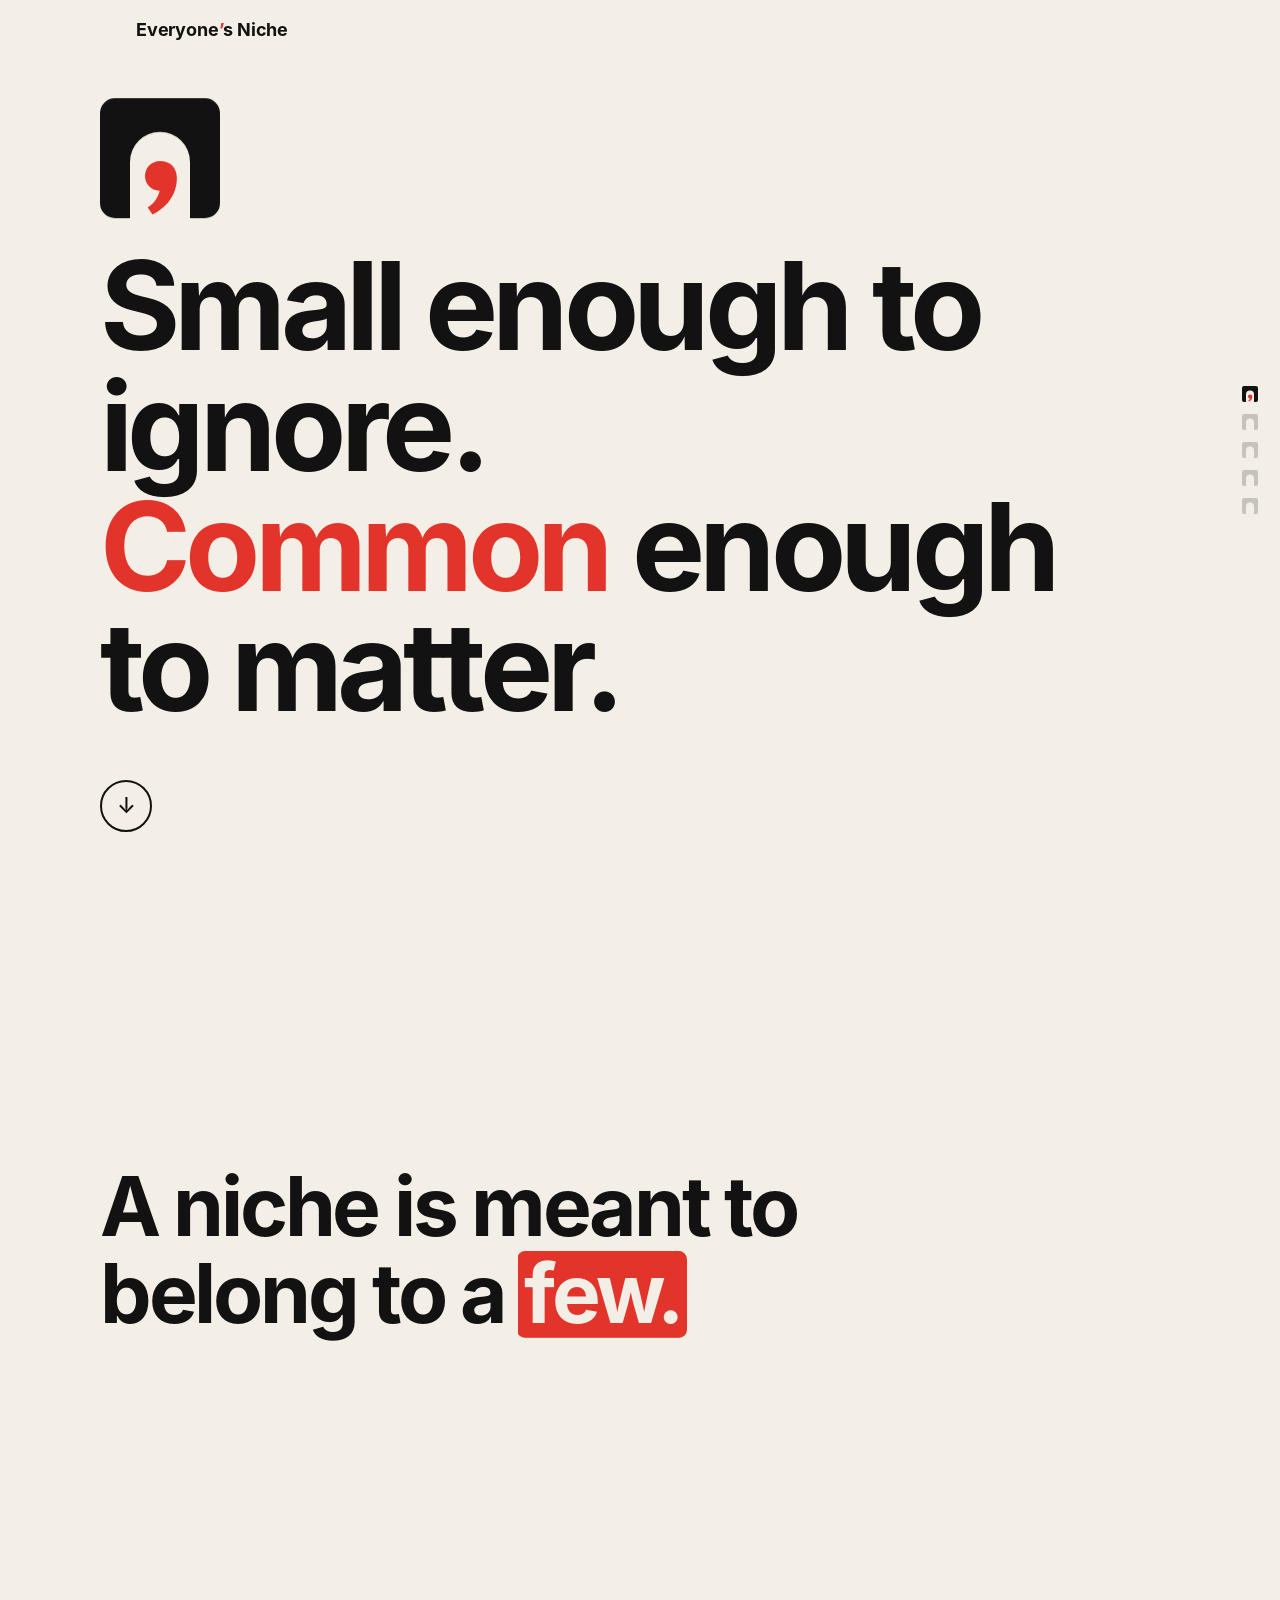
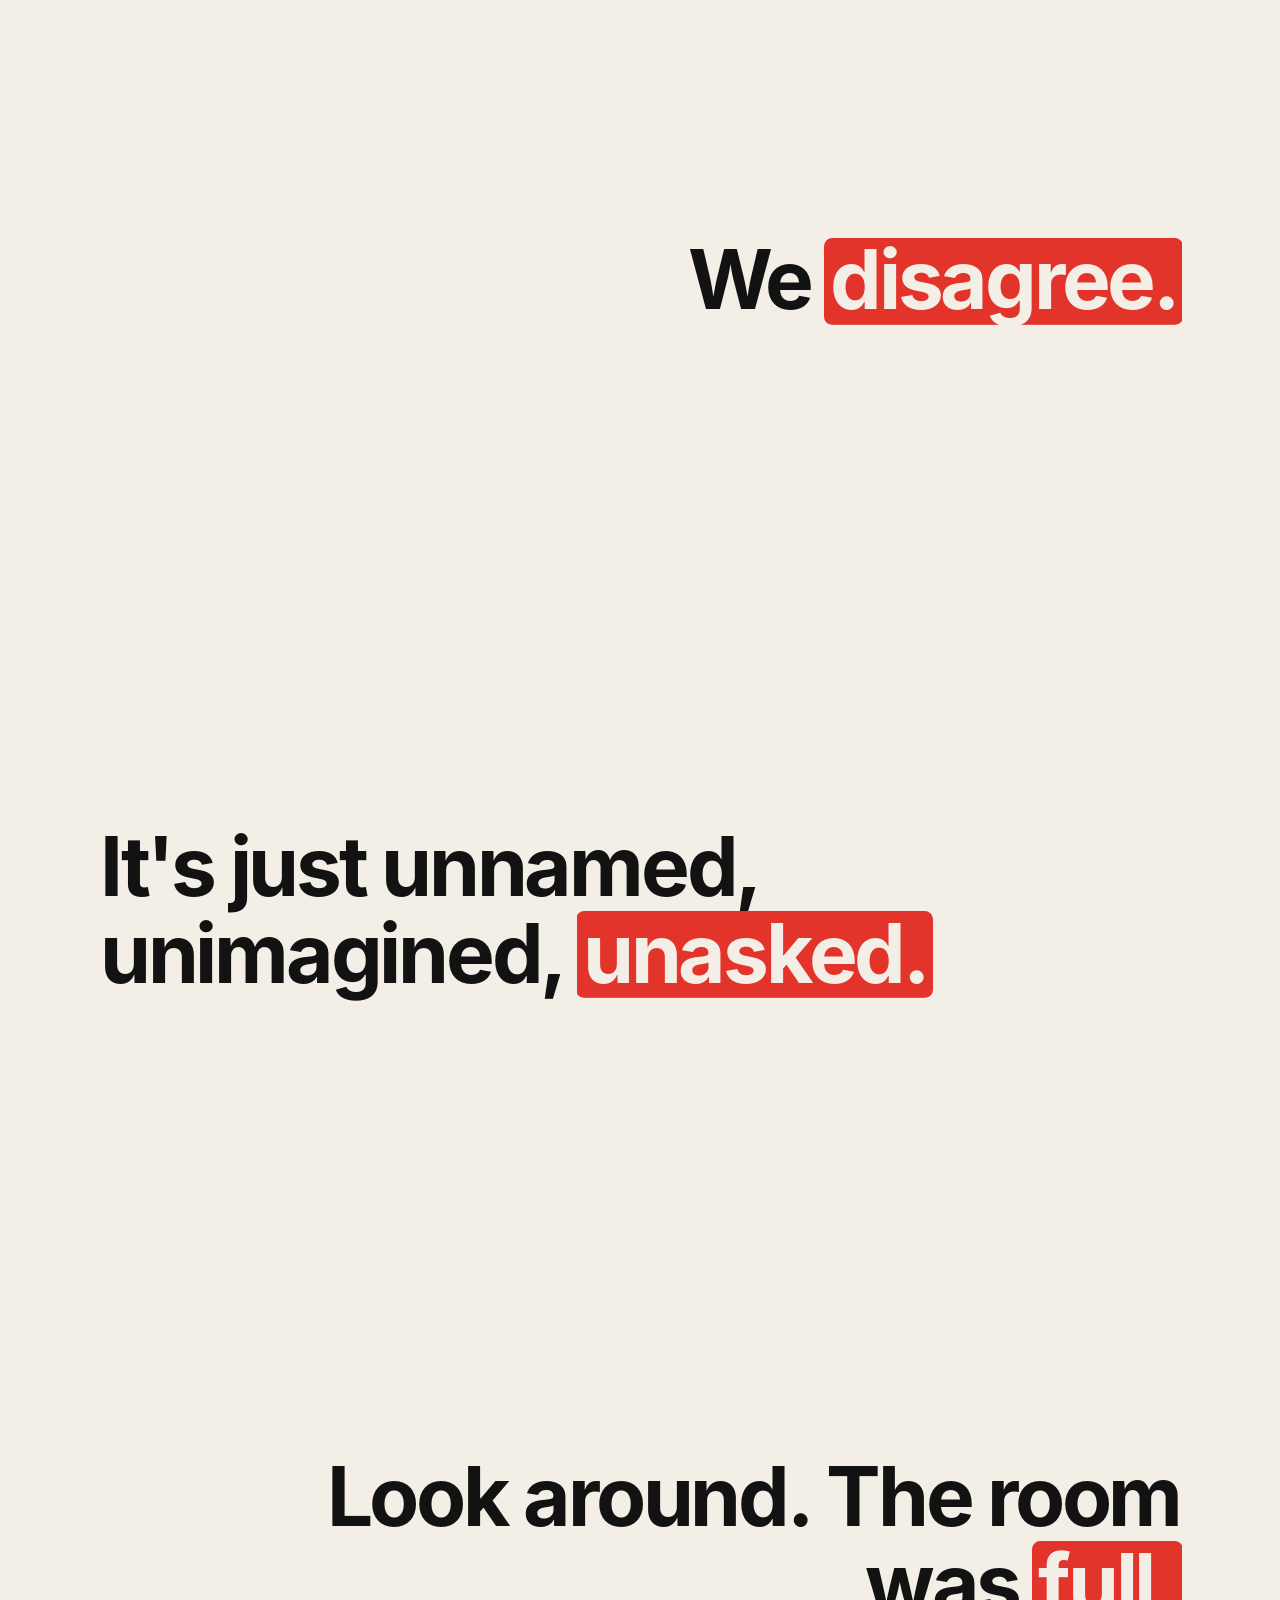
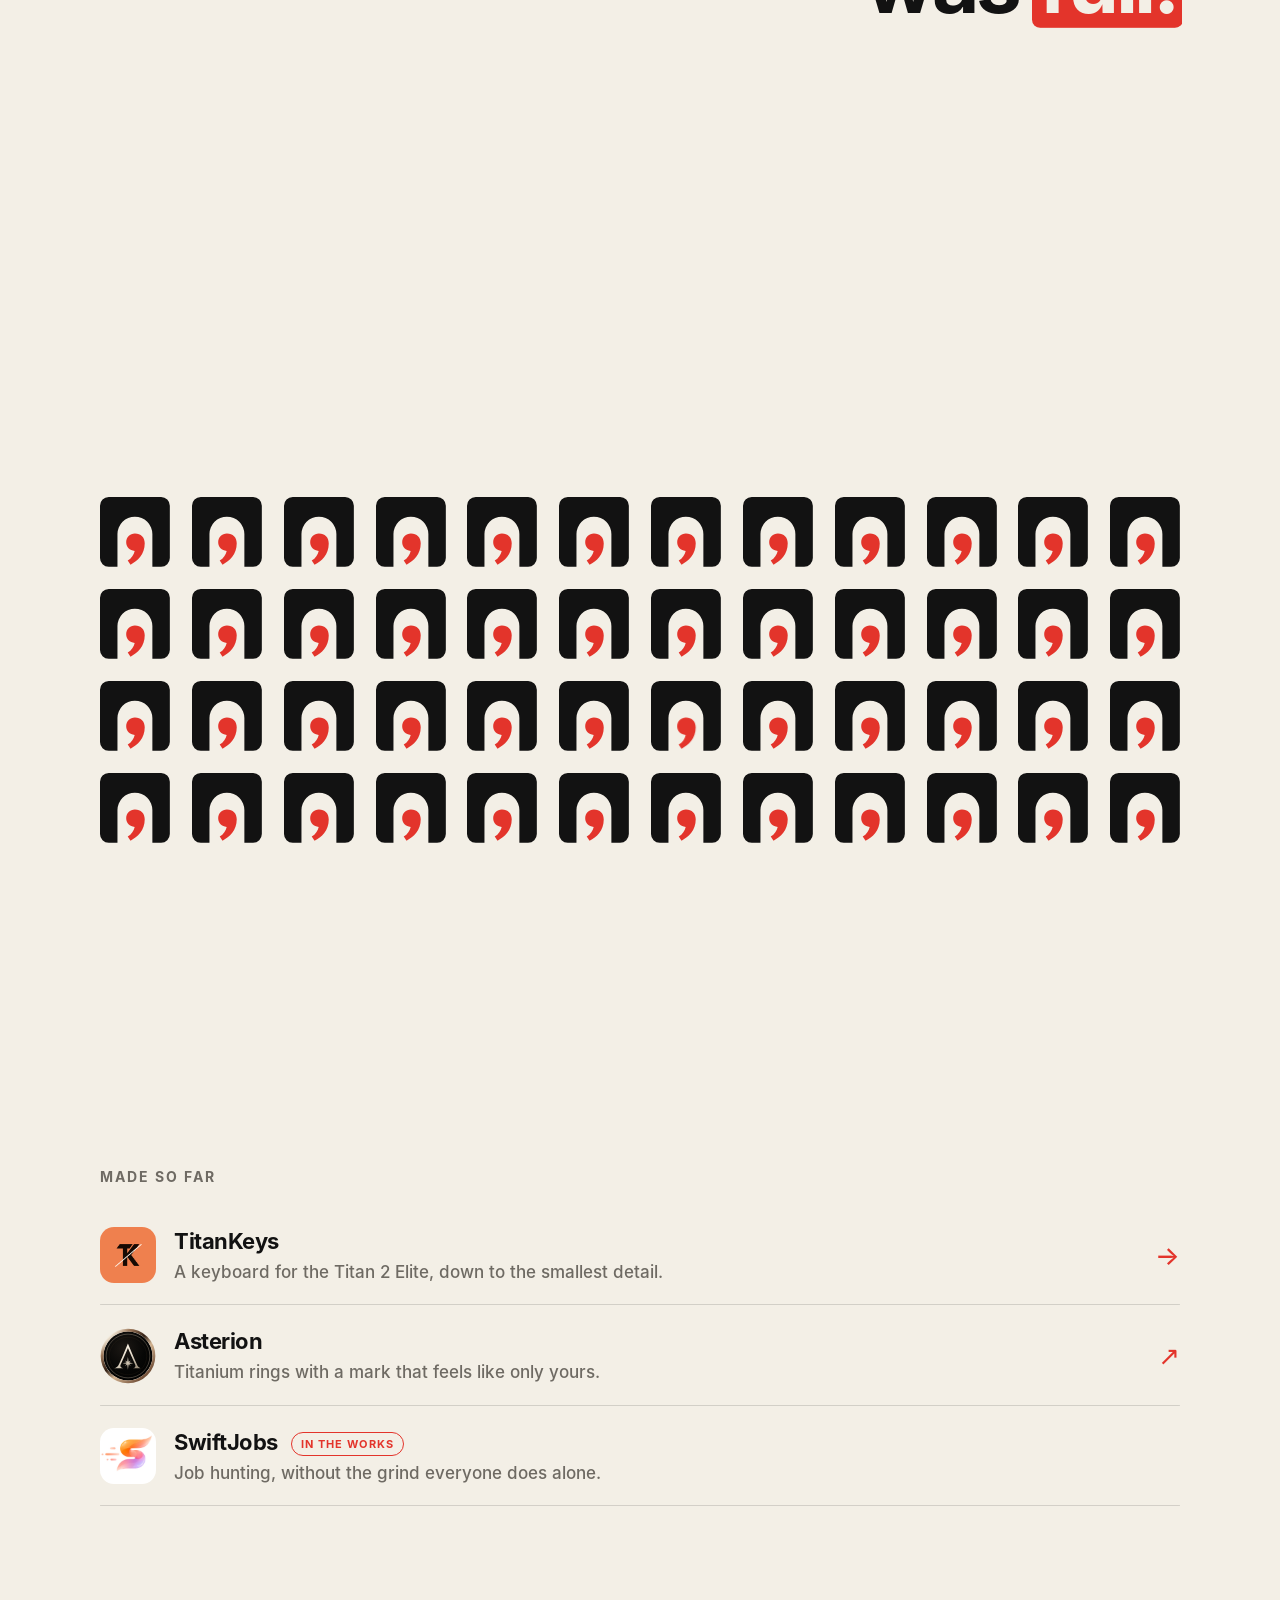
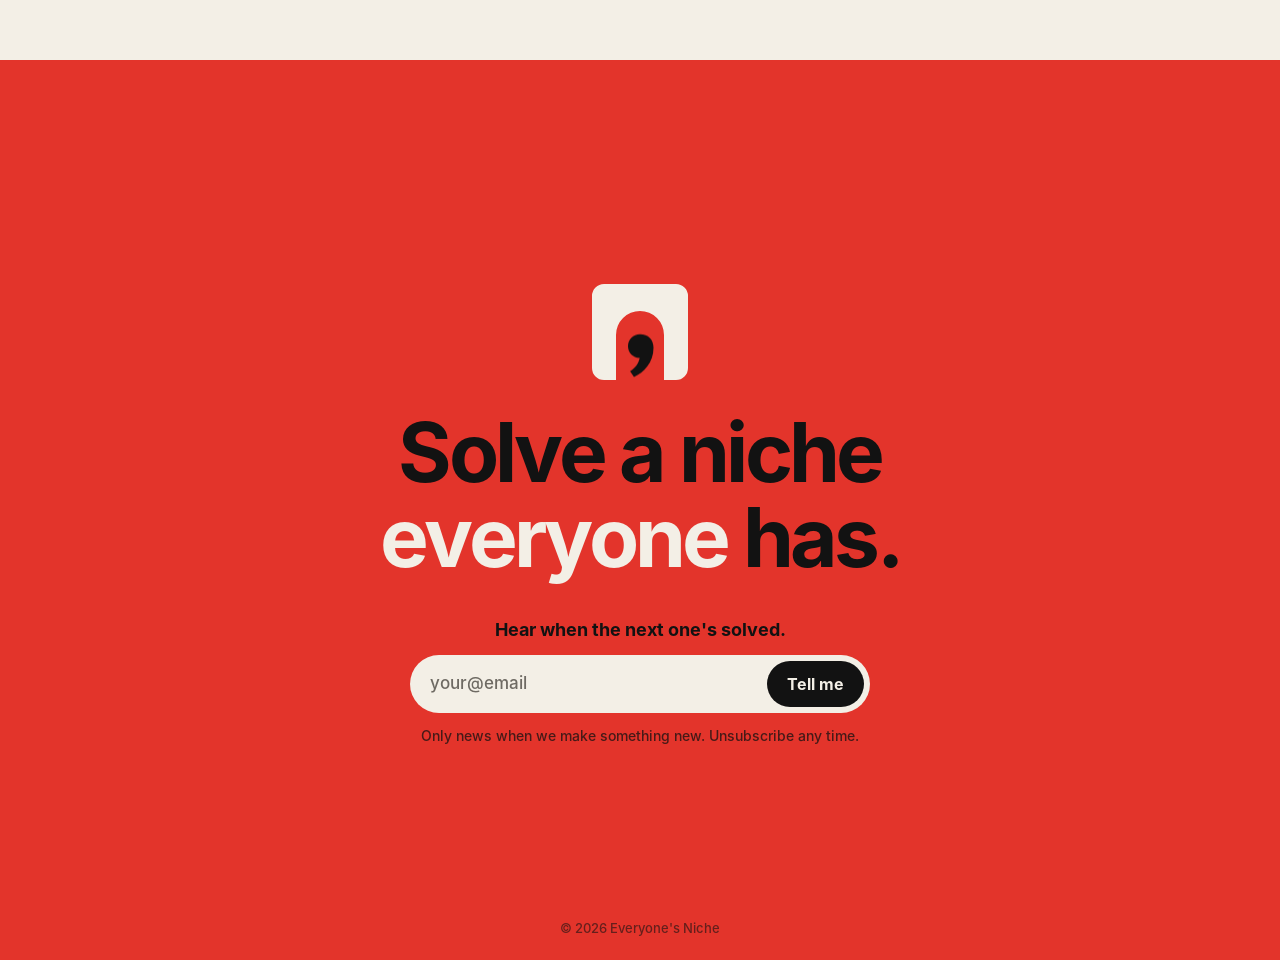
==== commit c887e65a: "Everyone's Niche: four lines, it's just unnamed, unimagined, unasked" ====
--- a/index.html
+++ b/index.html
@@ -13,12 +13,8 @@
 <meta property="og:image" content="https://everyones-niche.com/assets/og.png">
 <link rel="stylesheet" href="style.css?v=13">
 <script>
-  // The red intro plays once per visit, and never for people who asked for less motion.
-  (() => {
-    let seen = false;
-    try { seen = sessionStorage.getItem("en-intro") === "1"; sessionStorage.setItem("en-intro", "1"); } catch {}
-    if (!seen && !matchMedia("(prefers-reduced-motion: reduce)").matches) document.documentElement.classList.add("intro");
-  })();
+  // The red intro plays on every load, except for people who asked for less motion.
+  if (!matchMedia("(prefers-reduced-motion: reduce)").matches) document.documentElement.classList.add("intro");
 </script>
 </head>
 <body>
@@ -61,8 +57,7 @@
   <section id="manifesto" class="manifesto wrap" data-part="1">
     <p class="line"><span class="lt">A niche is meant to belong to a <em>few.</em></span></p>
     <p class="line"><span class="lt">We <em>disagree.</em></span></p>
-    <p class="line"><span class="lt">Unnamed, unimagined, <em>unasked.</em></span></p>
-    <p class="line"><span class="lt">It felt like yours <em>alone.</em></span></p>
+    <p class="line"><span class="lt">It's just unnamed, unimagined, <em>unasked.</em></span></p>
     <p class="line"><span class="lt">Look around. The room was <em>full.</em></span></p>
   </section>
 
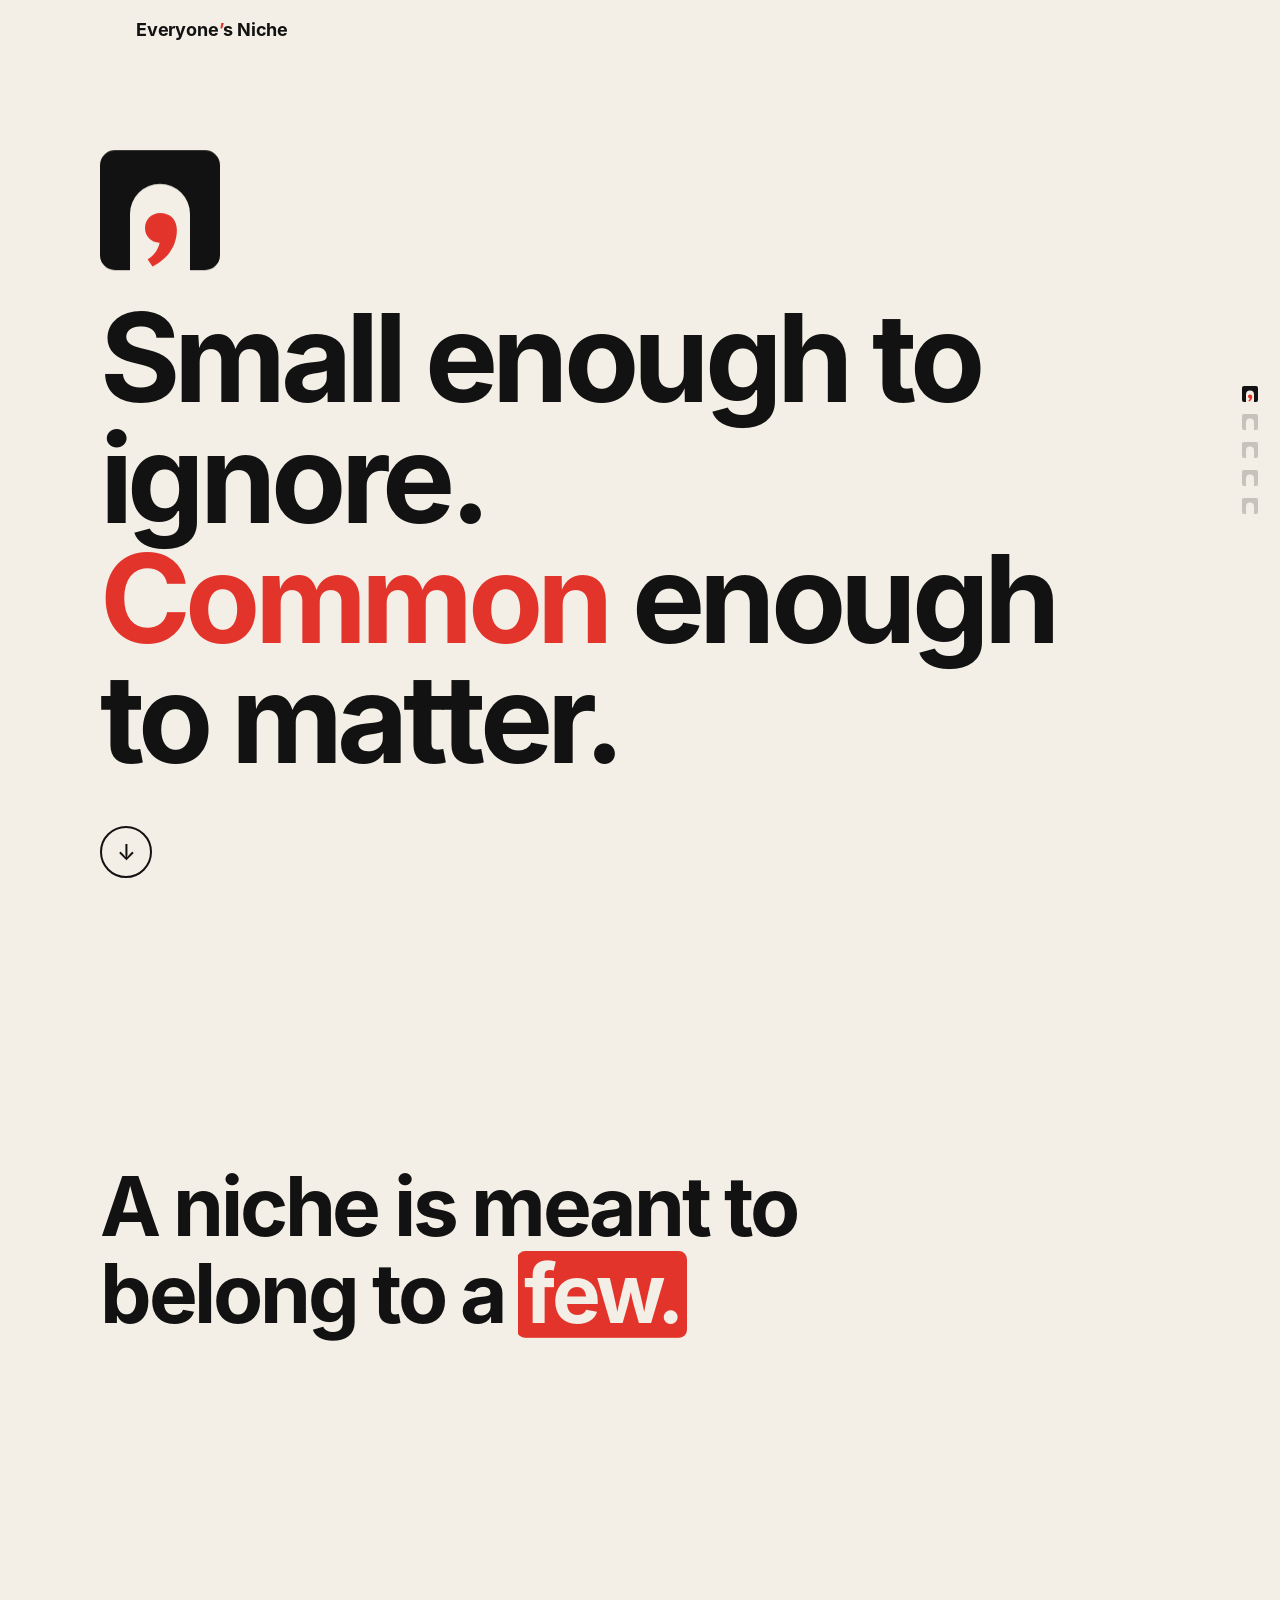
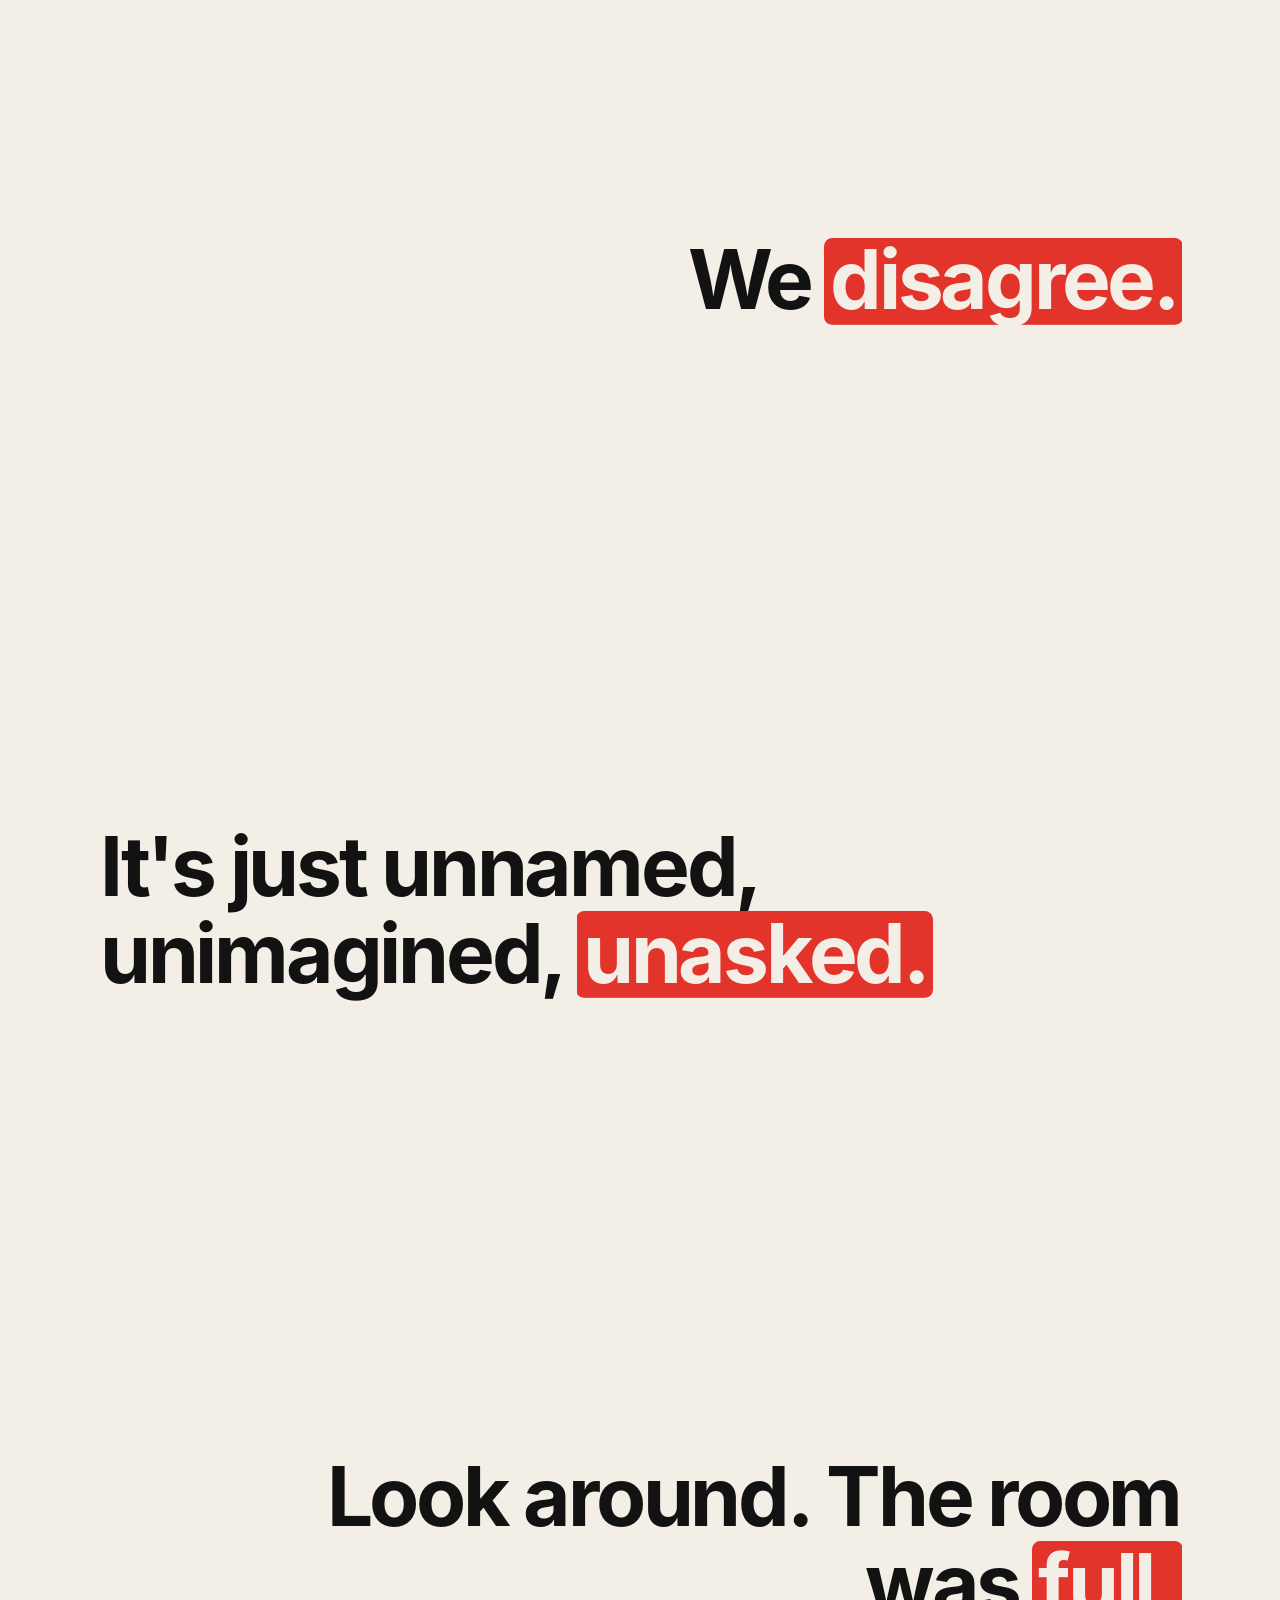
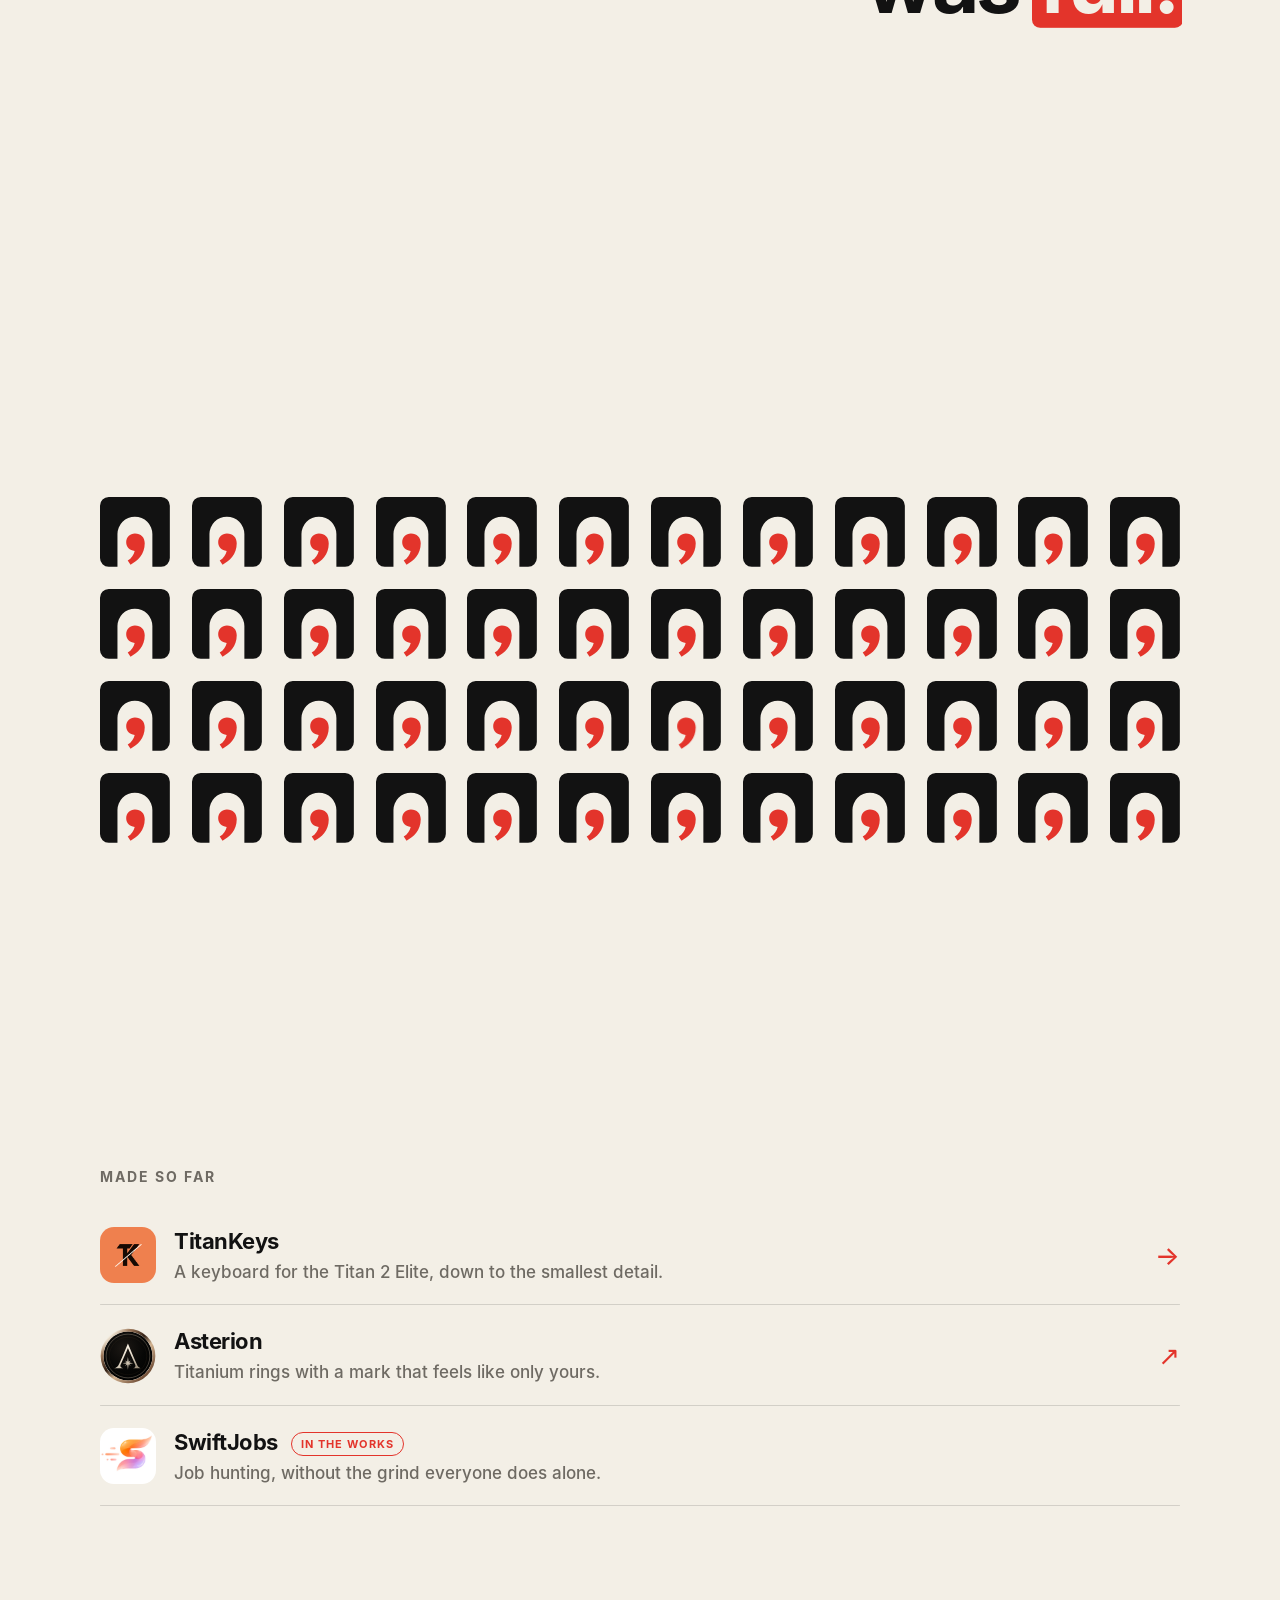
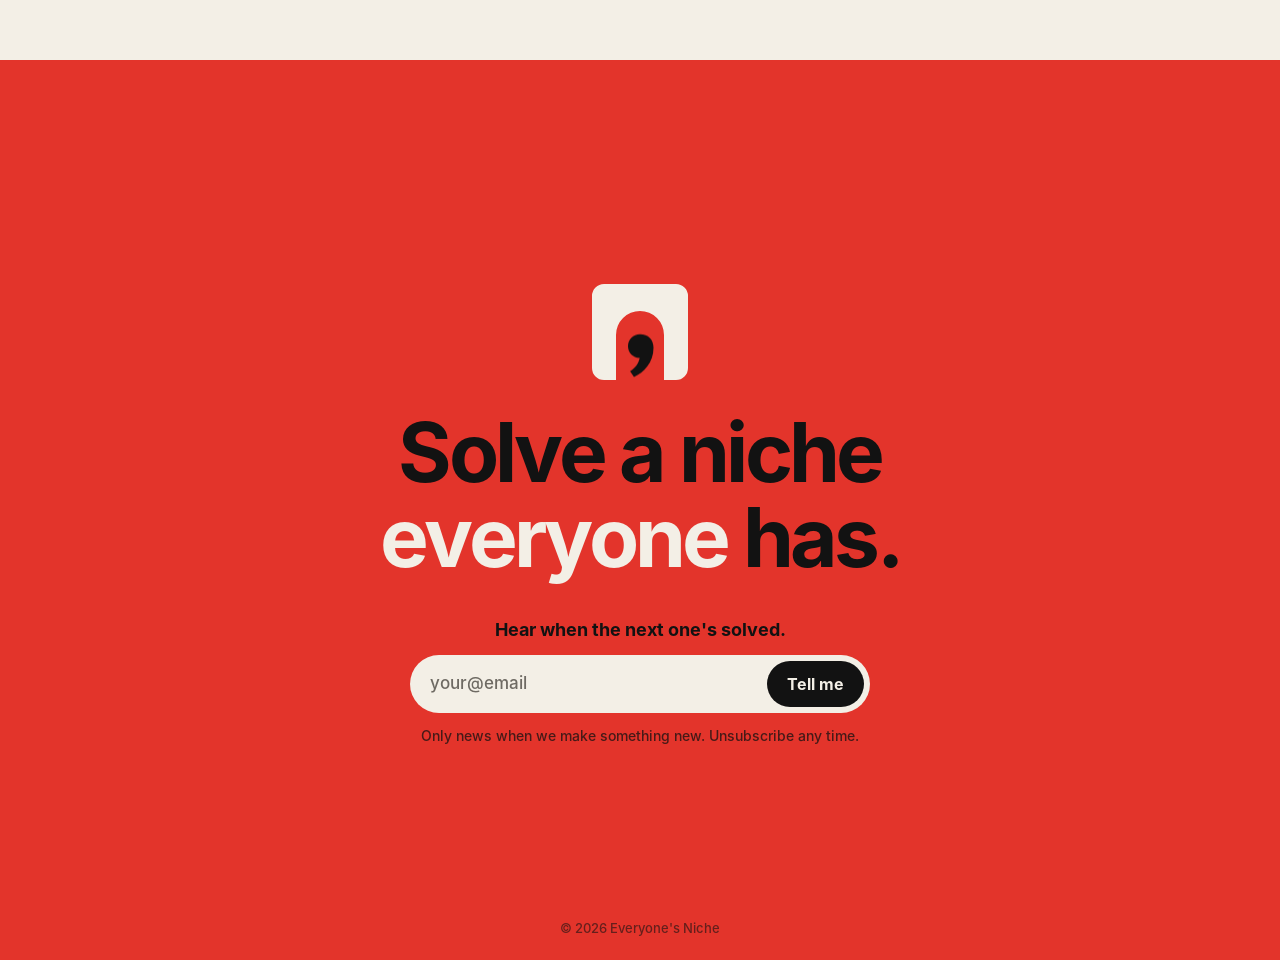
==== commit d362de5b: "Everyone's Niche: share image, icons, meta, structured data, manifest, robots, sitemap, 404; the arr" ====
--- a/index.html
+++ b/index.html
@@ -3,15 +3,80 @@
 <head>
 <meta charset="utf-8">
 <meta name="viewport" content="width=device-width, initial-scale=1">
-<title>Everyone's Niche</title>
-<meta name="description" content="Solve a niche everyone has.">
+<title>Everyone's Niche · Solve a niche everyone has</title>
+<meta name="description" content="We find the small problems almost everyone lives with but nobody names, and solve them properly. Small enough to ignore. Common enough to matter.">
+<link rel="canonical" href="https://everyones-niche.com/">
+<meta name="robots" content="index, follow, max-image-preview:large">
+<meta name="author" content="Everyone's Niche">
 <meta name="theme-color" content="#F3EFE6">
-<meta property="og:title" content="Everyone's Niche">
-<meta property="og:description" content="Solve a niche everyone has.">
+<meta name="color-scheme" content="light">
+
+<!-- Sharing: Open Graph (Facebook, LinkedIn, Discord, iMessage, WhatsApp, Slack) and X / Twitter. -->
+<meta property="og:type" content="website">
+<meta property="og:site_name" content="Everyone's Niche">
+<meta property="og:url" content="https://everyones-niche.com/">
+<meta property="og:title" content="Everyone's Niche · Solve a niche everyone has">
+<meta property="og:description" content="We find the small problems almost everyone lives with but nobody names, and solve them properly. Small enough to ignore. Common enough to matter.">
+<meta property="og:locale" content="en_CA">
+<meta property="og:image" content="https://everyones-niche.com/assets/og.png">
+<meta property="og:image:secure_url" content="https://everyones-niche.com/assets/og.png">
+<meta property="og:image:type" content="image/png">
+<meta property="og:image:width" content="1200">
+<meta property="og:image:height" content="630">
+<meta property="og:image:alt" content="Everyone's Niche logo, &quot;Small enough to ignore. Common enough to matter.&quot; and &quot;Solve a niche everyone has.&quot;">
+<meta name="twitter:card" content="summary_large_image">
+<meta name="twitter:title" content="Everyone's Niche · Solve a niche everyone has">
+<meta name="twitter:description" content="We find the small problems almost everyone lives with but nobody names, and solve them properly. Small enough to ignore. Common enough to matter.">
+<meta name="twitter:image" content="https://everyones-niche.com/assets/og.png">
+<meta name="twitter:image:alt" content="Everyone's Niche logo, &quot;Small enough to ignore. Common enough to matter.&quot; and &quot;Solve a niche everyone has.&quot;">
+
+<!-- Icons: the main mark in tabs, the reversed mark on home screens. -->
 <link rel="icon" href="assets/mark.svg" type="image/svg+xml">
+<link rel="icon" href="assets/favicon-32.png" type="image/png" sizes="32x32">
 <link rel="apple-touch-icon" href="assets/icon-180.png">
-<meta property="og:image" content="https://everyones-niche.com/assets/og.png">
-<link rel="stylesheet" href="style.css?v=13">
+<link rel="manifest" href="site.webmanifest">
+
+<link rel="preload" href="assets/Inter-Bold.otf" as="font" type="font/otf" crossorigin>
+<link rel="stylesheet" href="style.css?v=17">
+<script type="application/ld+json">
+{
+  "@context": "https://schema.org",
+  "@graph": [
+    {
+      "@type": "Organization",
+      "@id": "https://everyones-niche.com/#org",
+      "name": "Everyone's Niche",
+      "url": "https://everyones-niche.com/",
+      "logo": "https://everyones-niche.com/assets/icon-512.png",
+      "slogan": "Solve a niche everyone has.",
+      "description": "We find the small problems almost everyone lives with but nobody names, and solve them properly."
+    },
+    {
+      "@type": "WebSite",
+      "@id": "https://everyones-niche.com/#site",
+      "url": "https://everyones-niche.com/",
+      "name": "Everyone's Niche",
+      "publisher": { "@id": "https://everyones-niche.com/#org" },
+      "inLanguage": "en"
+    },
+    {
+      "@type": "ItemList",
+      "name": "Made so far",
+      "itemListElement": [
+        { "@type": "ListItem", "position": 1, "name": "TitanKeys", "url": "https://everyones-niche.com/titankeys/" },
+        { "@type": "ListItem", "position": 2, "name": "Asterion", "url": "https://asterionrings.com/" }
+      ]
+    }
+  ]
+}
+</script>
+<noscript><style>
+  /* Without JavaScript nothing waits for a reveal: everything is simply there. */
+  .wi { transform: none !important; } .line .lt { opacity: 1 !important; } .line em { background-size: 100% 100% !important; color: var(--paper) !important; }
+  .made > * { opacity: 1 !important; transform: none !important; } .close::before { clip-path: none !important; }
+  .signup, .close footer, .end-mark { opacity: 1 !important; transform: none !important; }
+  .grid { display: none; } .hero-slot { background: url(assets/mark.svg) center / contain no-repeat; } .brand-name { opacity: 1 !important; transform: none !important; }
+</style></noscript>
 <script>
   // The red intro plays on every load, except for people who asked for less motion.
   if (!matchMedia("(prefers-reduced-motion: reduce)").matches) document.documentElement.classList.add("intro");
@@ -26,6 +91,8 @@
   <svg viewBox="0 0 64 64"><path class="block" fill-rule="evenodd" d="M8 0h48a8 8 0 0 1 8 8v48a8 8 0 0 1-8 8H8a8 8 0 0 1-8-8V8a8 8 0 0 1 8-8Zm8 64V34a16 16 0 0 1 32 0v30Z"/><path class="dot" d="M32 33.5c5.5 0 9 3.5 9 9 0 10-6.5 16.5-13 19.5l-2.6-3.8c3.6-2.2 5.6-5.2 6.4-8.8-4.6-.3-7.8-3.6-7.8-7.9 0-4.6 3.5-8 8-8Z"/></svg>
 </div>
 <div class="progress" aria-hidden="true"></div>
+<!-- One arrow for the whole page: each tap goes to the next part; at the end it turns round and goes back to the top. -->
+<a class="down" href="#manifesto" aria-label="Next"><span>↓</span></a>
 
 <!-- The one logo of the first screen. It starts in the hero and lands in the header. -->
 <svg class="fly" viewBox="0 0 64 64" aria-hidden="true"><path class="block" fill-rule="evenodd" d="M8 0h48a8 8 0 0 1 8 8v48a8 8 0 0 1-8 8H8a8 8 0 0 1-8-8V8a8 8 0 0 1 8-8Zm8 64V34a16 16 0 0 1 32 0v30Z"/><path class="dot" d="M32 33.5c5.5 0 9 3.5 9 9 0 10-6.5 16.5-13 19.5l-2.6-3.8c3.6-2.2 5.6-5.2 6.4-8.8-4.6-.3-7.8-3.6-7.8-7.9 0-4.6 3.5-8 8-8Z"/></svg>
@@ -51,7 +118,6 @@
       <span class="s" aria-hidden="true"><span class="w" style="--i:0">Small</span> <span class="w" style="--i:1">enough</span> <span class="w" style="--i:2">to</span> <span class="w" style="--i:3">ignore.</span></span>
       <span class="s" aria-hidden="true"><span class="w" style="--i:5"><em>Common</em></span> <span class="w" style="--i:6">enough</span> <span class="w" style="--i:7">to</span> <span class="w" style="--i:8">matter.</span></span>
     </h1>
-    <a class="down" href="#manifesto" aria-label="Read on"><span>↓</span></a>
   </section>
 
   <section id="manifesto" class="manifesto wrap" data-part="1">
@@ -156,6 +222,9 @@
     s.innerHTML = mark();
     s.style.setProperty("--d", d === 0 ? "0s" : (0.8 + d * 0.12).toFixed(2) + "s");
     s.dataset.c = c; s.dataset.r = r;
+    // Each apostrophe twinkles on its own slow clock, starting a while after the room has lit.
+    s.style.setProperty("--tw", (2.8 + Math.random() * 3).toFixed(2) + "s");
+    s.style.setProperty("--twd", (2 + d * 0.12 + Math.random() * 3.5).toFixed(2) + "s");
     if (d === 0) s.classList.add("first");
     grid.appendChild(s); cells.push(s);
   }
@@ -164,6 +233,7 @@
     cells.forEach(s => {
       s.style.setProperty("--rd", (Math.hypot(s.dataset.c - hit.dataset.c, s.dataset.r - hit.dataset.r) * 0.06).toFixed(2) + "s");
       s.classList.remove("rip"); void s.getBoundingClientRect(); s.classList.add("rip");
+      clearTimeout(s._rip); s._rip = setTimeout(() => s.classList.remove("rip"), 1500);
     });
   });
 
@@ -288,6 +358,25 @@
     loop();
   }
 
+  // The arrow: the next part below the middle of the screen, or back to the top once the end is in view.
+  const down = document.querySelector(".down");
+  const stops = [...document.querySelectorAll(".line, .room, .made, .close")];
+  const endZone = () => close.getBoundingClientRect().top < innerHeight * 0.5;
+  const close = document.querySelector(".close");
+  const arrowState = () => { const up = endZone(); down.classList.toggle("up", up); down.setAttribute("aria-label", up ? "Back to top" : "Next");
+    down.classList.toggle("on-red", close.getBoundingClientRect().top < innerHeight - 60); };
+  addEventListener("scroll", () => requestAnimationFrame(arrowState), { passive: true });
+  arrowState();
+  down.addEventListener("click", e => {
+    e.preventDefault();
+    if (endZone()) { scrollTo({ top: 0, behavior: motion ? "smooth" : "auto" }); return; }
+    const next = stops.find(el => { const q = el.getBoundingClientRect(); return q.top + q.height / 2 > innerHeight * 0.62; });
+    if (!next) return;
+    const q = next.getBoundingClientRect();
+    const y = next === close ? scrollY + q.top : scrollY + q.top + q.height / 2 - innerHeight / 2;
+    scrollTo({ top: Math.max(0, y), behavior: motion ? "smooth" : "auto" });
+  });
+
   // Email signup: the address goes to our own small Cloudflare worker, which keeps the address and the time, nothing else.
   const f = document.querySelector(".signup");
   const note = f.querySelector(".signup-note"), btn = f.querySelector("button");
--- a/style.css
+++ b/style.css
@@ -62,9 +62,16 @@
 h1 .w { display: inline-block; }
 h1 em, .line em, .slogan em { font-style: normal; }
 h1 em { color: var(--accent); }
-.down { display: inline-grid; place-items: center; width: 52px; height: 52px; margin-top: 52px; border: 2px solid var(--ink); border-radius: 50%;
+/* The arrow stays on screen, bottom left, all the way down. */
+.down { position: fixed; z-index: 19; left: max(20px, calc((100vw - 1120px) / 2 + 20px)); bottom: max(22px, env(safe-area-inset-bottom));
+  display: grid; place-items: center; width: 52px; height: 52px; border: 2px solid var(--ink); border-radius: 50%; background: rgba(243, 239, 230, .9); color: var(--ink);
   font-size: 22px; text-decoration: none; transition: background .3s, color .3s, border-color .3s; }
+.down span { display: block; transition: rotate .5s var(--ease); }
+.down.up span { rotate: 180deg; }
 .down:hover, .down:focus-visible { background: var(--accent); border-color: var(--accent); color: var(--paper); }
+/* On the red: ink ring, and an ink fill on hover. */
+.down.on-red { background: transparent; }
+.down.on-red:hover, .down.on-red:focus-visible { background: var(--ink); border-color: var(--ink); color: var(--paper); }
 
 /* ---------- Statements (manifesto and slogan): words in masks ---------- */
 .wm { display: inline-block; overflow: hidden; vertical-align: top; padding: .06em .03em .14em; margin: -.06em -.03em -.14em; }
@@ -207,8 +214,12 @@
   .grid .dot { fill: rgba(18, 18, 18, .14); transition: fill .5s var(--d); transform-box: fill-box; transform-origin: center; }
   .room.in .grid .block { fill: var(--ink); }
   .room.in .grid .dot { fill: var(--accent); }
-  .room.in .grid svg { animation: pop .6s var(--d) var(--ease) both; }
-  .room.in .grid .first .dot { animation: settle .8s .1s var(--drop) both; }
+  .room.in .grid svg { animation: lit .75s var(--d) var(--ease) both; }
+  @keyframes lit { 0% { transform: scale(1); } 35% { transform: scale(1.28) rotate(-6deg); } 60% { transform: scale(.92) rotate(3deg); } 100% { transform: none; } }
+  /* Then they twinkle like stars: slowly, calmly, each on its own clock. */
+  @keyframes twinkle { 0%, 100% { opacity: 1; transform: none; } 38% { opacity: .2; transform: scale(.82); } 52% { opacity: 1; transform: scale(1.22) rotate(-8deg); } 64% { transform: scale(.96); } 76% { transform: none; } }
+  .room.in .grid .dot { animation: twinkle var(--tw, 6s) var(--twd, 3s) ease-in-out infinite; }
+  .room.in .grid .first .dot { animation: settle .8s .1s var(--drop) both, twinkle var(--tw, 6s) var(--twd, 3s) ease-in-out infinite; }
   .room.in .grid svg.rip { animation: rip .7s var(--rd) var(--ease) both; }
   .room.in .grid svg.rip .dot { animation: dotflash .7s var(--rd) both; }
   @media (hover: hover) { .room.in .grid svg:hover .dot { animation: settle .6s var(--drop) both; } }
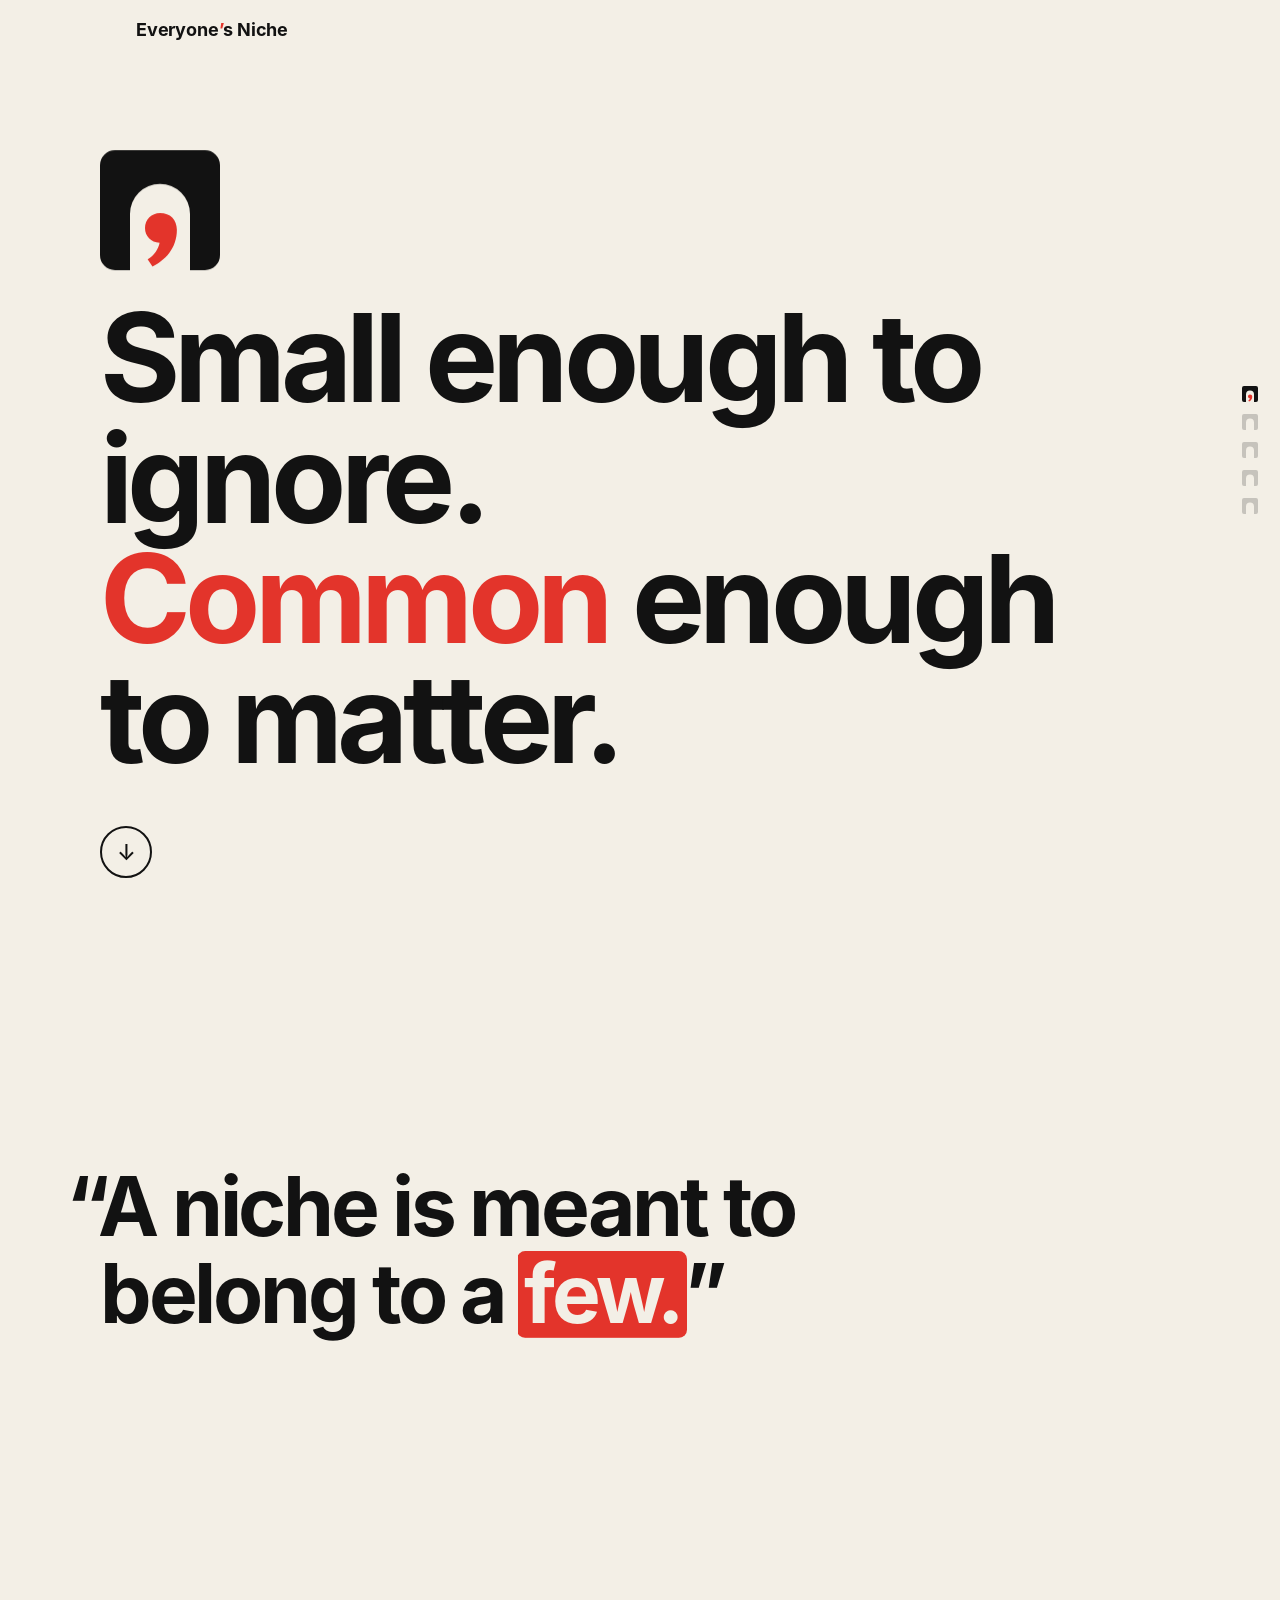
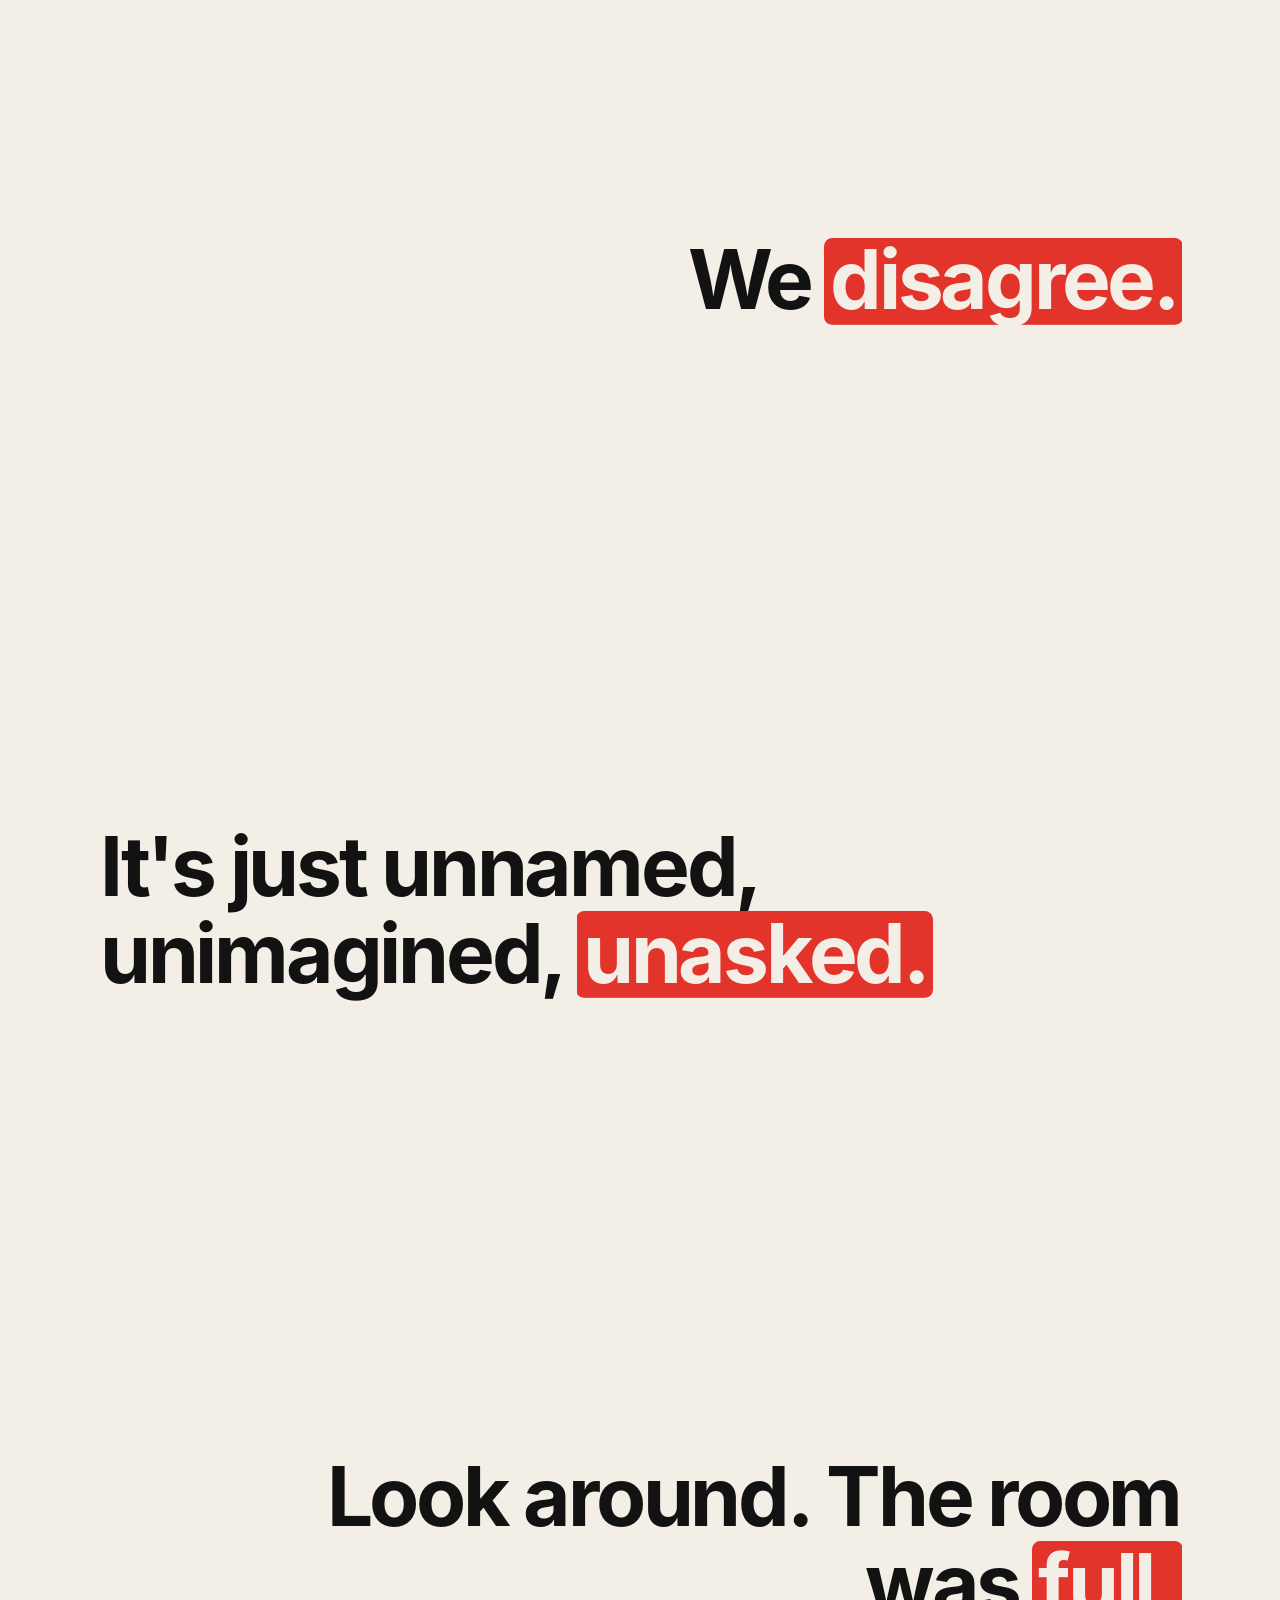
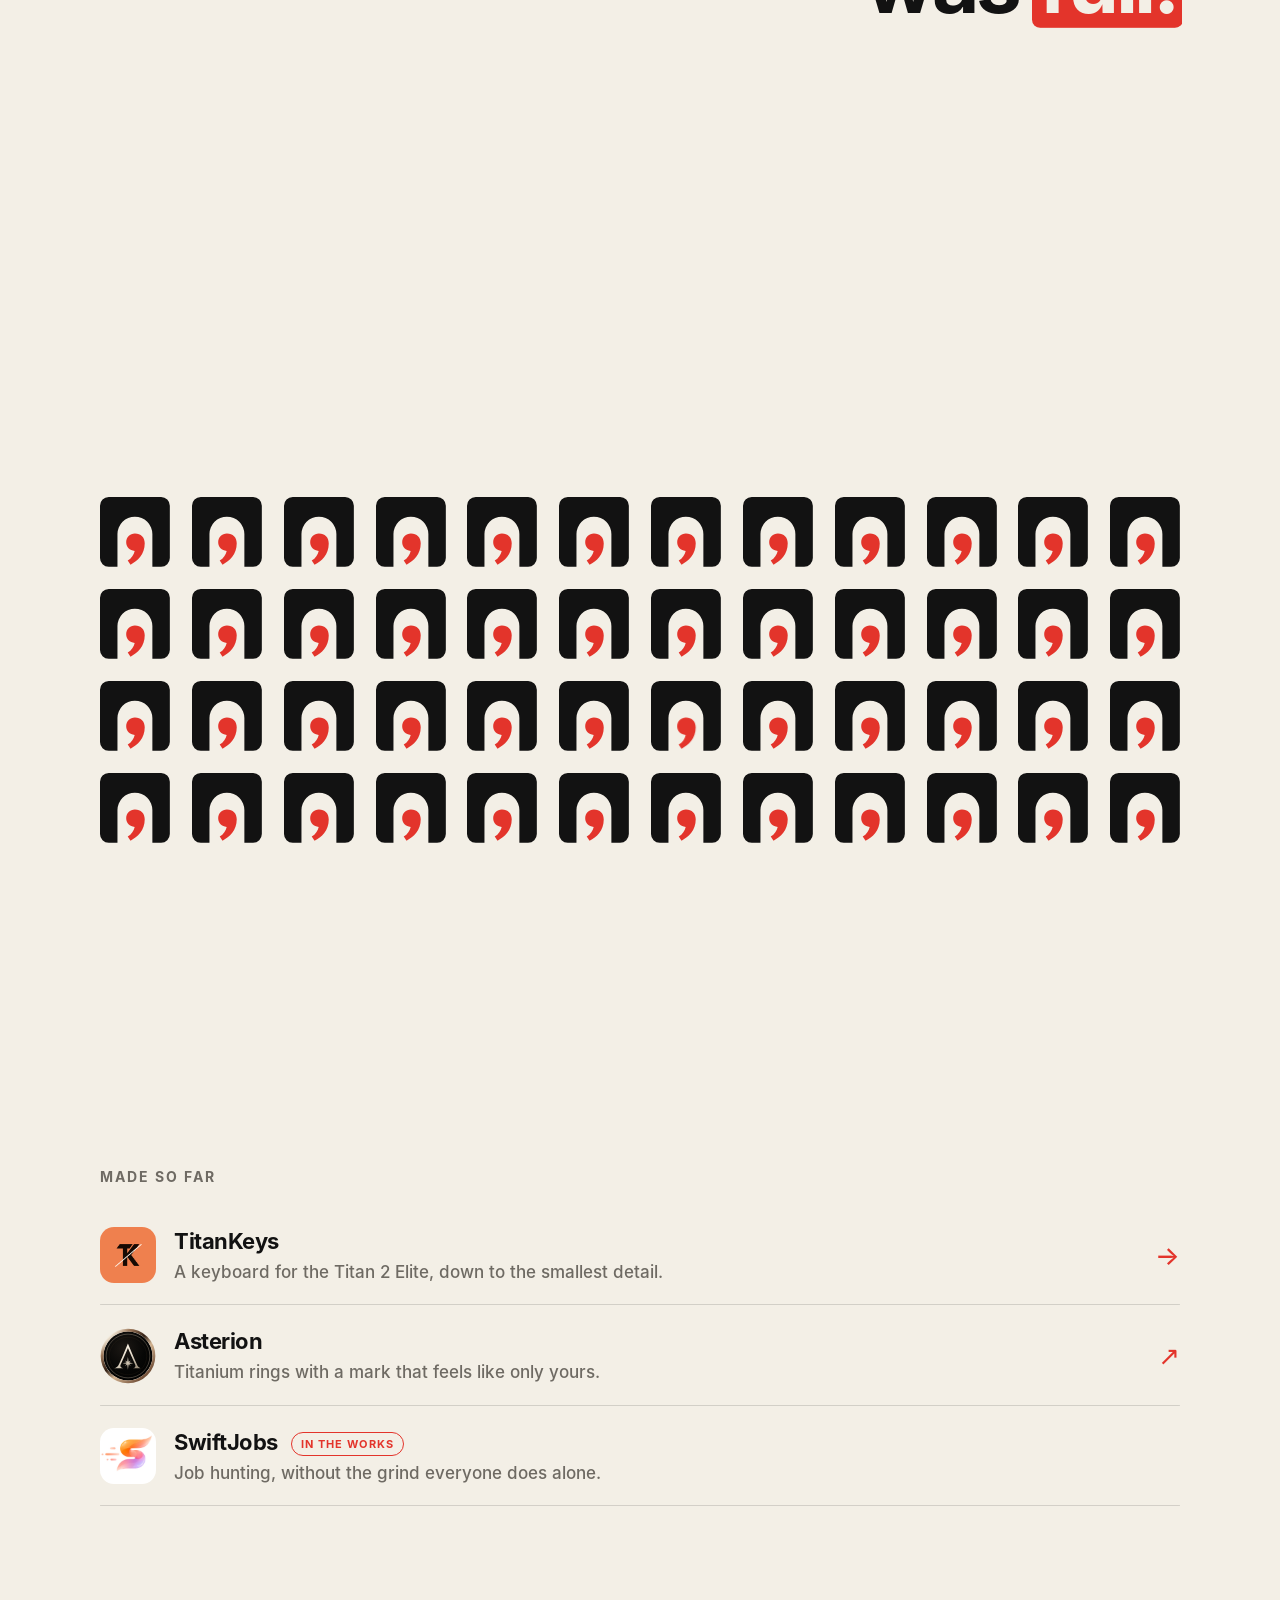
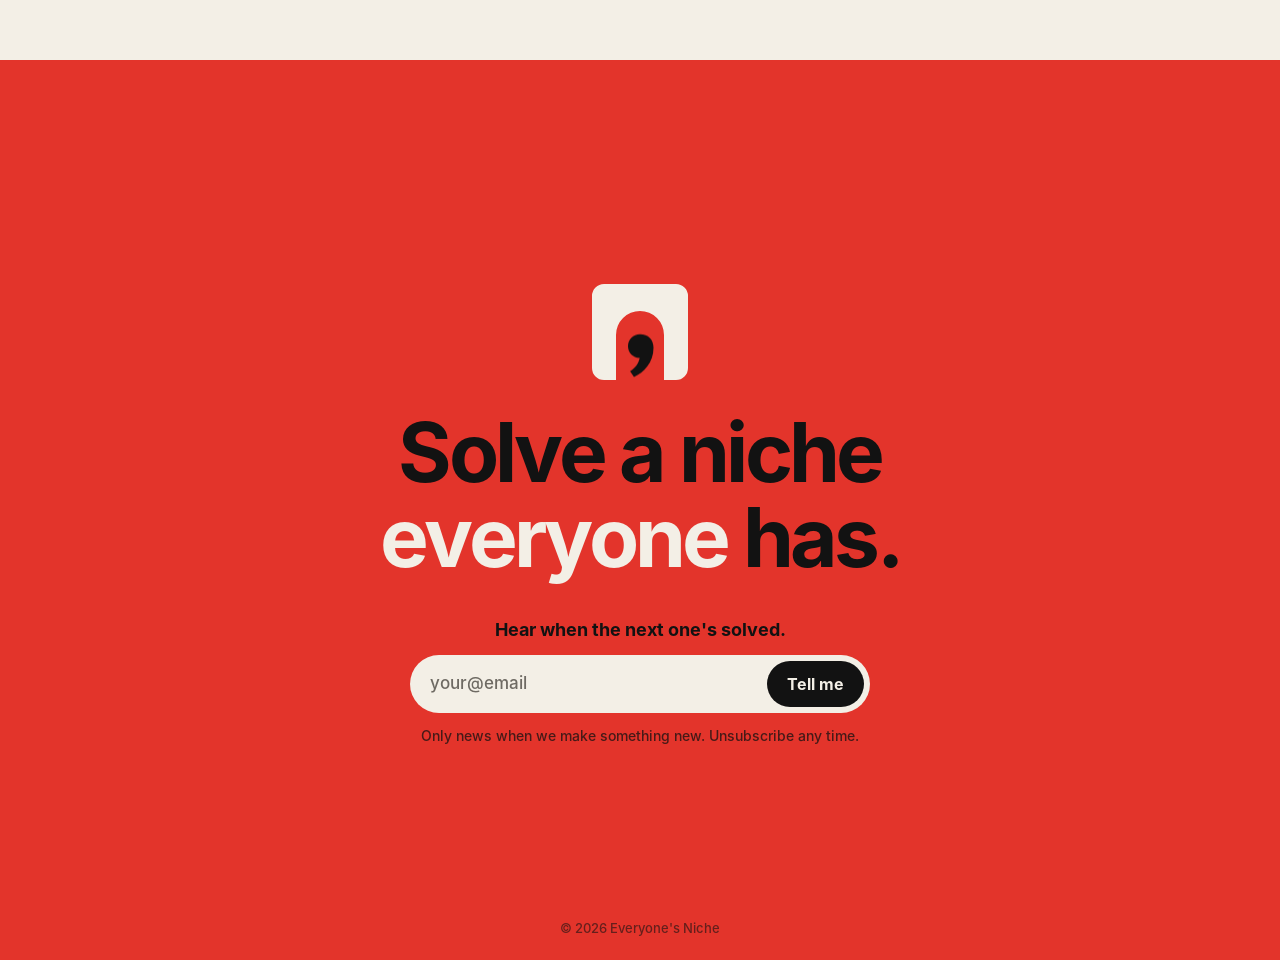
==== commit ddf9cb41: "Everyone's Niche: the first line in quotes" ====
--- a/index.html
+++ b/index.html
@@ -37,7 +37,7 @@
 <link rel="manifest" href="site.webmanifest">
 
 <link rel="preload" href="assets/Inter-Bold.otf" as="font" type="font/otf" crossorigin>
-<link rel="stylesheet" href="style.css?v=17">
+<link rel="stylesheet" href="style.css?v=19">
 <script type="application/ld+json">
 {
   "@context": "https://schema.org",
@@ -121,7 +121,7 @@
   </section>
 
   <section id="manifesto" class="manifesto wrap" data-part="1">
-    <p class="line"><span class="lt">A niche is meant to belong to a <em>few.</em></span></p>
+    <p class="line quote"><span class="lt">“A niche is meant to belong to a <em>few.</em>”</span></p>
     <p class="line"><span class="lt">We <em>disagree.</em></span></p>
     <p class="line"><span class="lt">It's just unnamed, unimagined, <em>unasked.</em></span></p>
     <p class="line"><span class="lt">Look around. The room was <em>full.</em></span></p>
--- a/style.css
+++ b/style.css
@@ -82,6 +82,9 @@
 .line { display: flex; align-items: center; min-height: 70svh; margin: 0;
   font-weight: 700; font-size: clamp(34px, 6.4vw, 84px); line-height: 1.06; letter-spacing: -.04em; }
 .line .lt { display: block; max-width: 16ch; }
+/* The belief the next line answers, in quotes: the opening mark hangs in the margin so the words stay on the edge. */
+.line.quote .lt { text-indent: -.42em; }
+.line.quote .lt * { text-indent: 0; }
 .line:nth-child(even) { justify-content: flex-end; text-align: right; }
 .line em { color: var(--accent); padding: .02em .08em .04em; margin: 0 -.04em; border-radius: .1em;
   background: linear-gradient(var(--accent), var(--accent)) 0 100% / 0 100% no-repeat; }
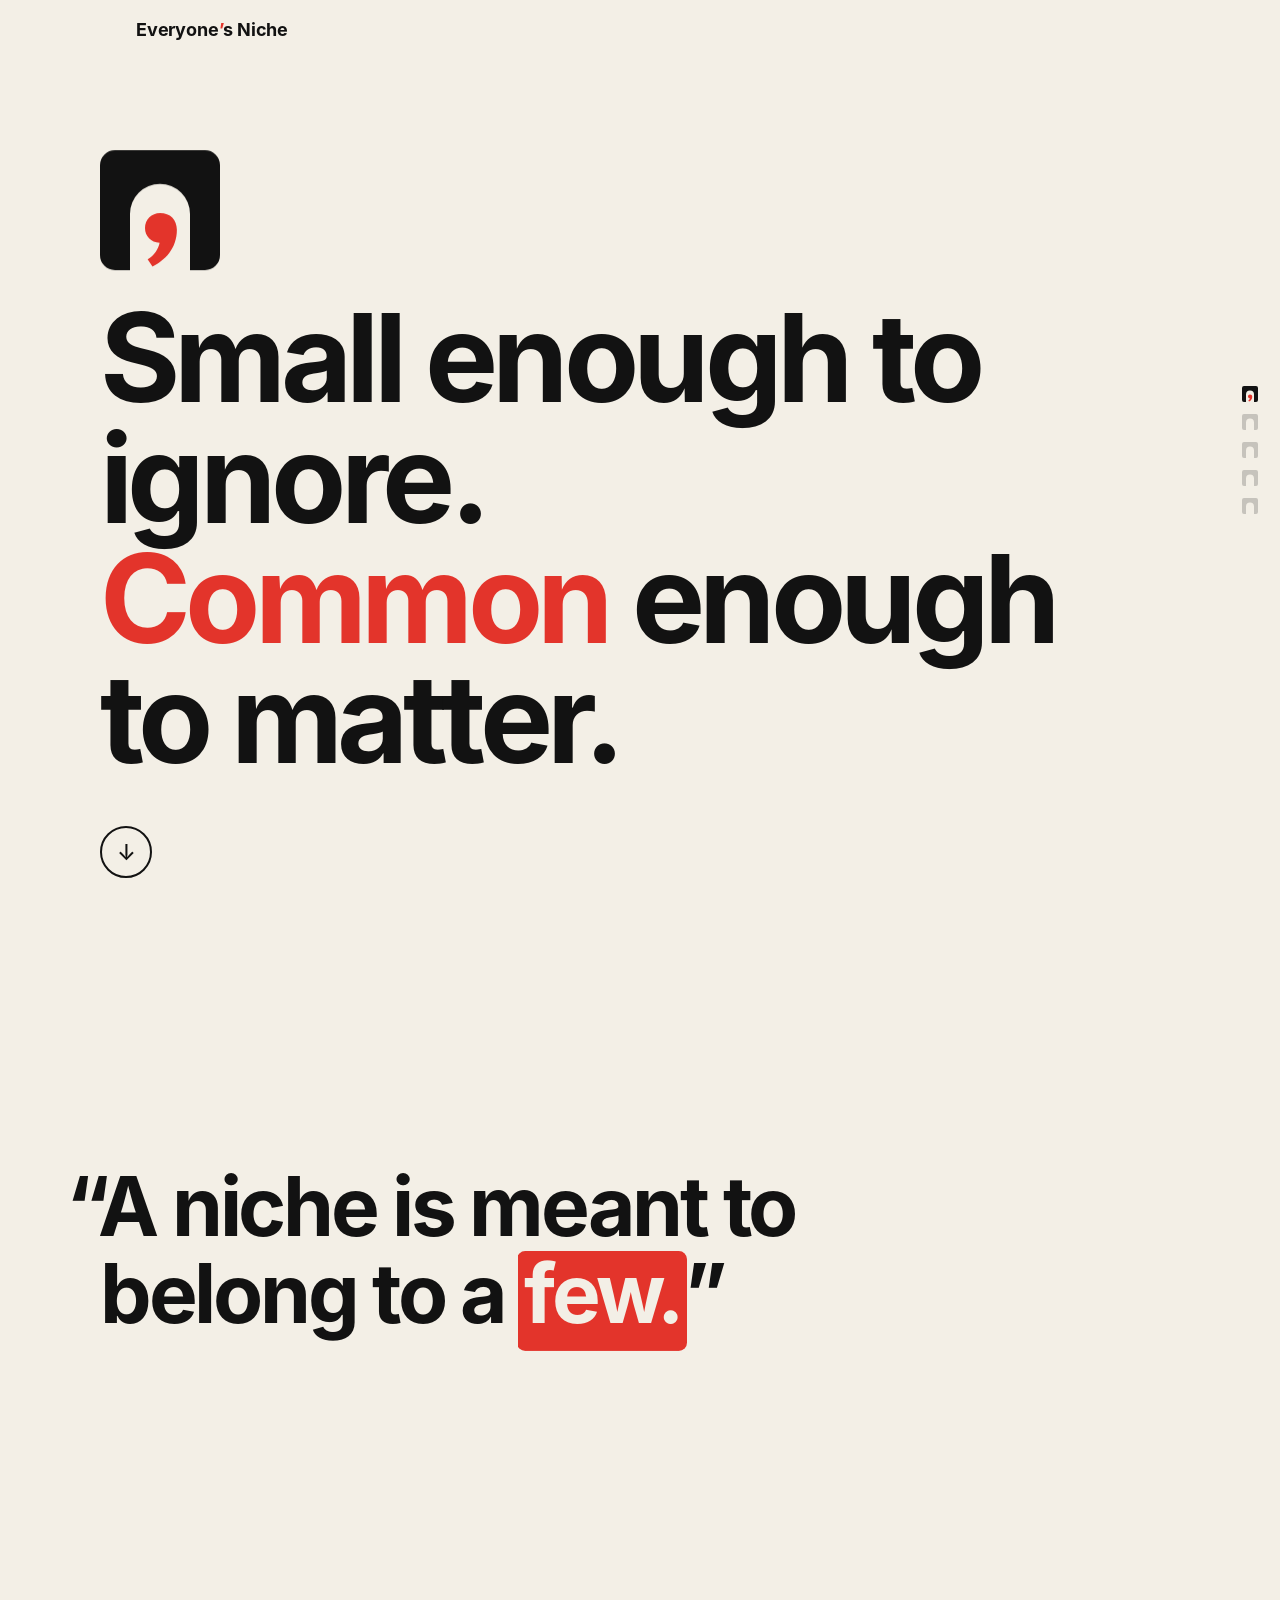
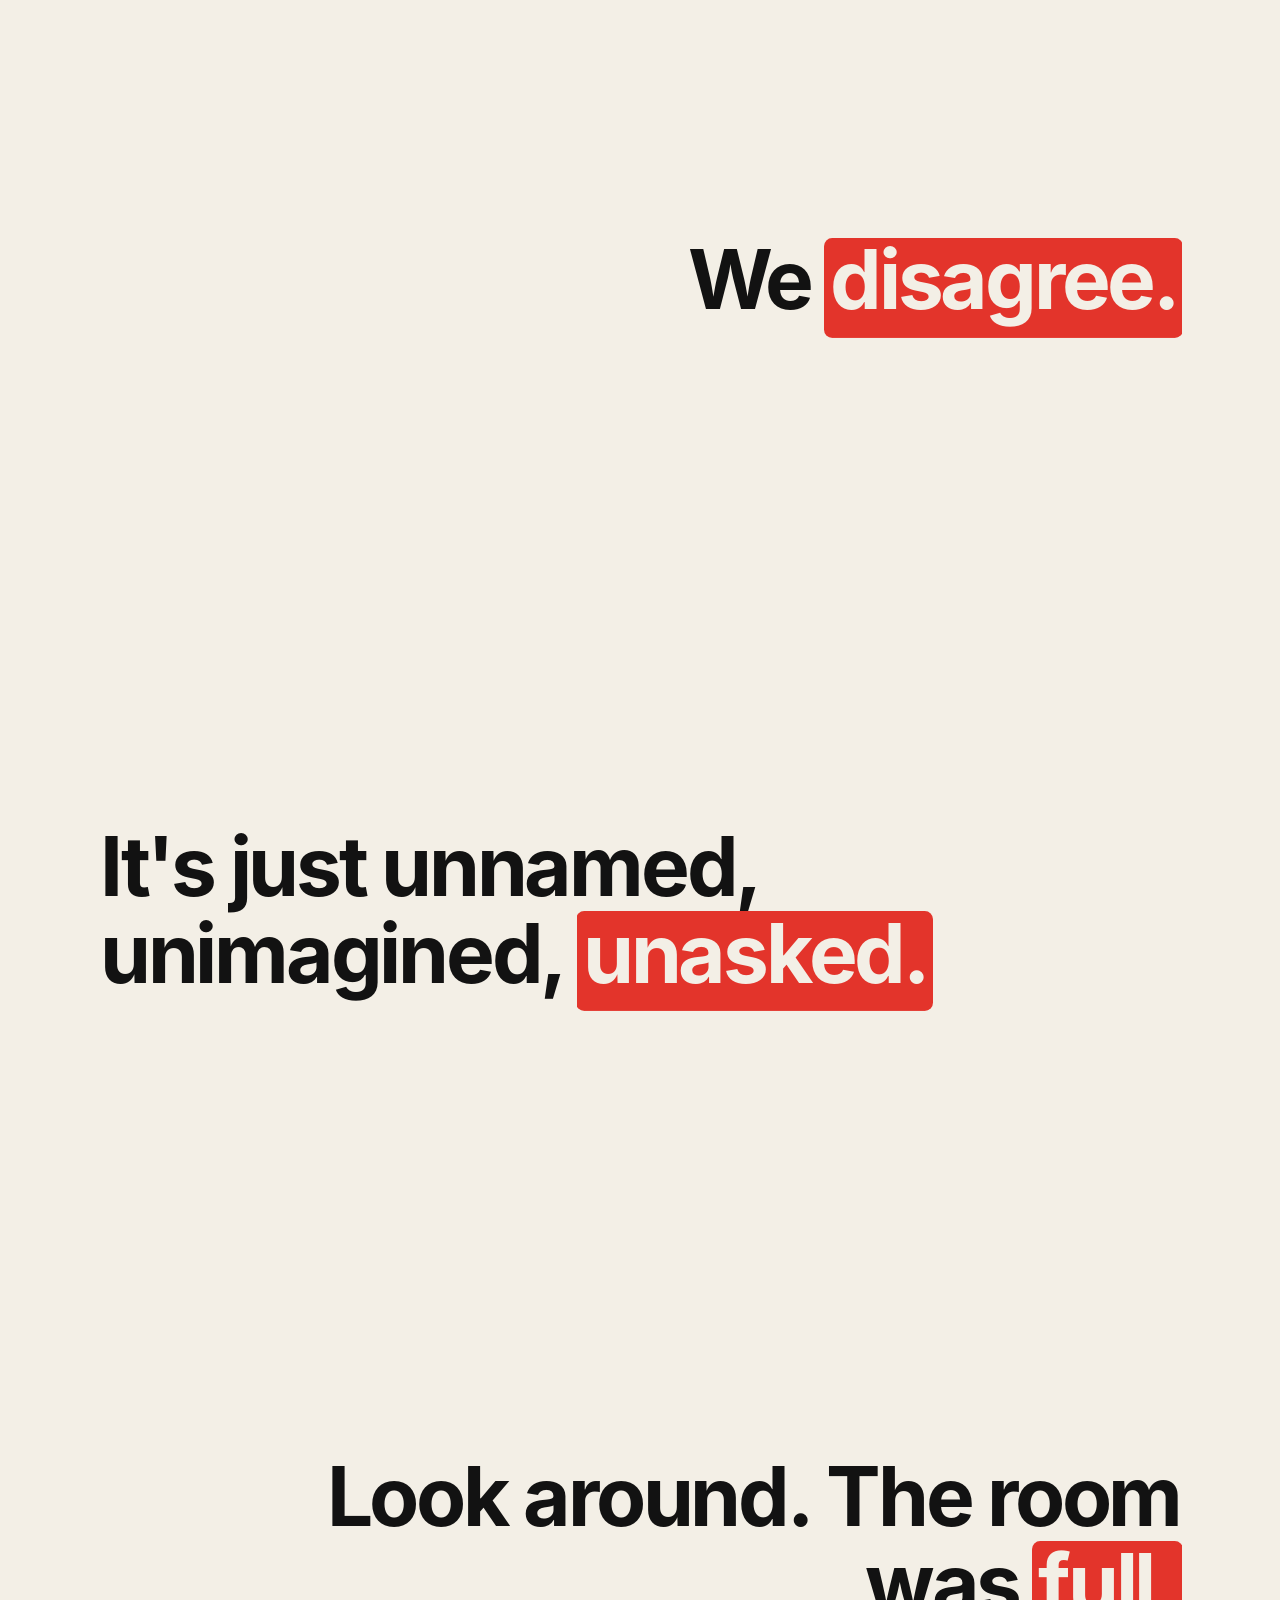
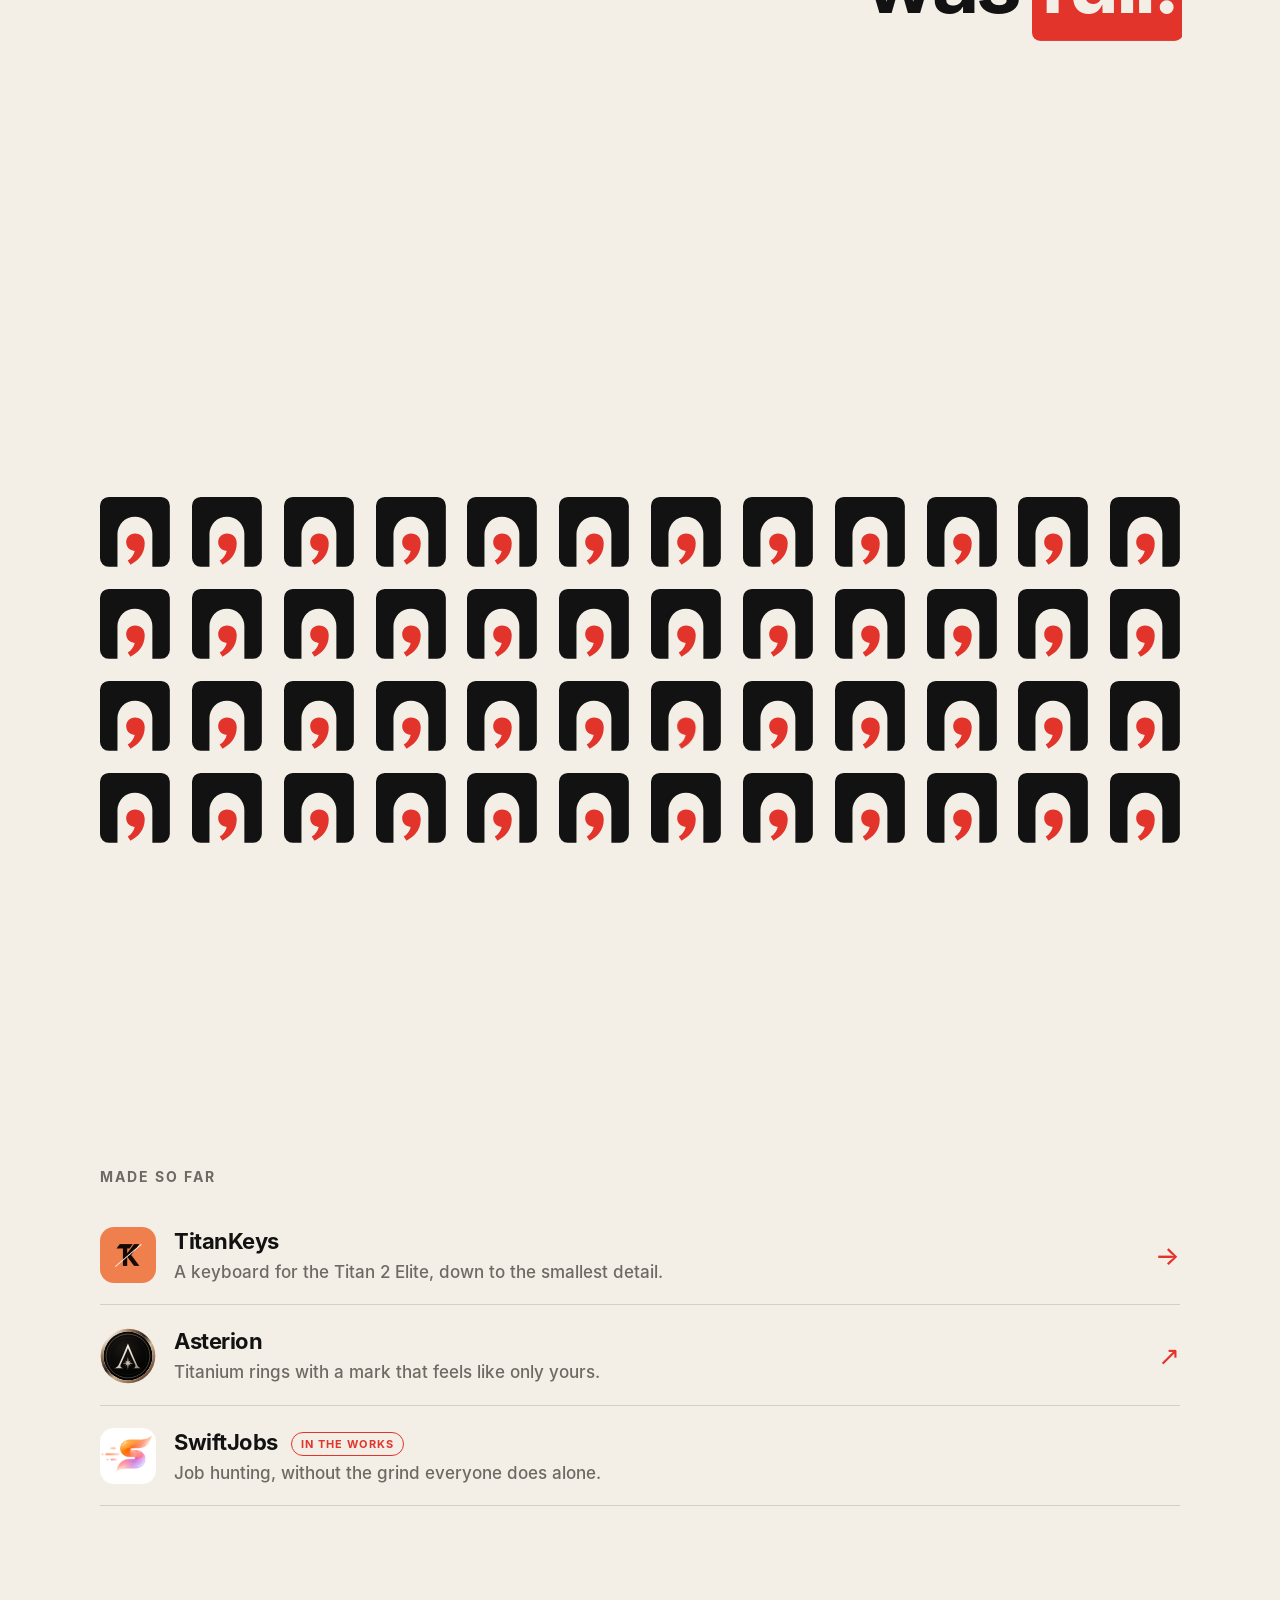
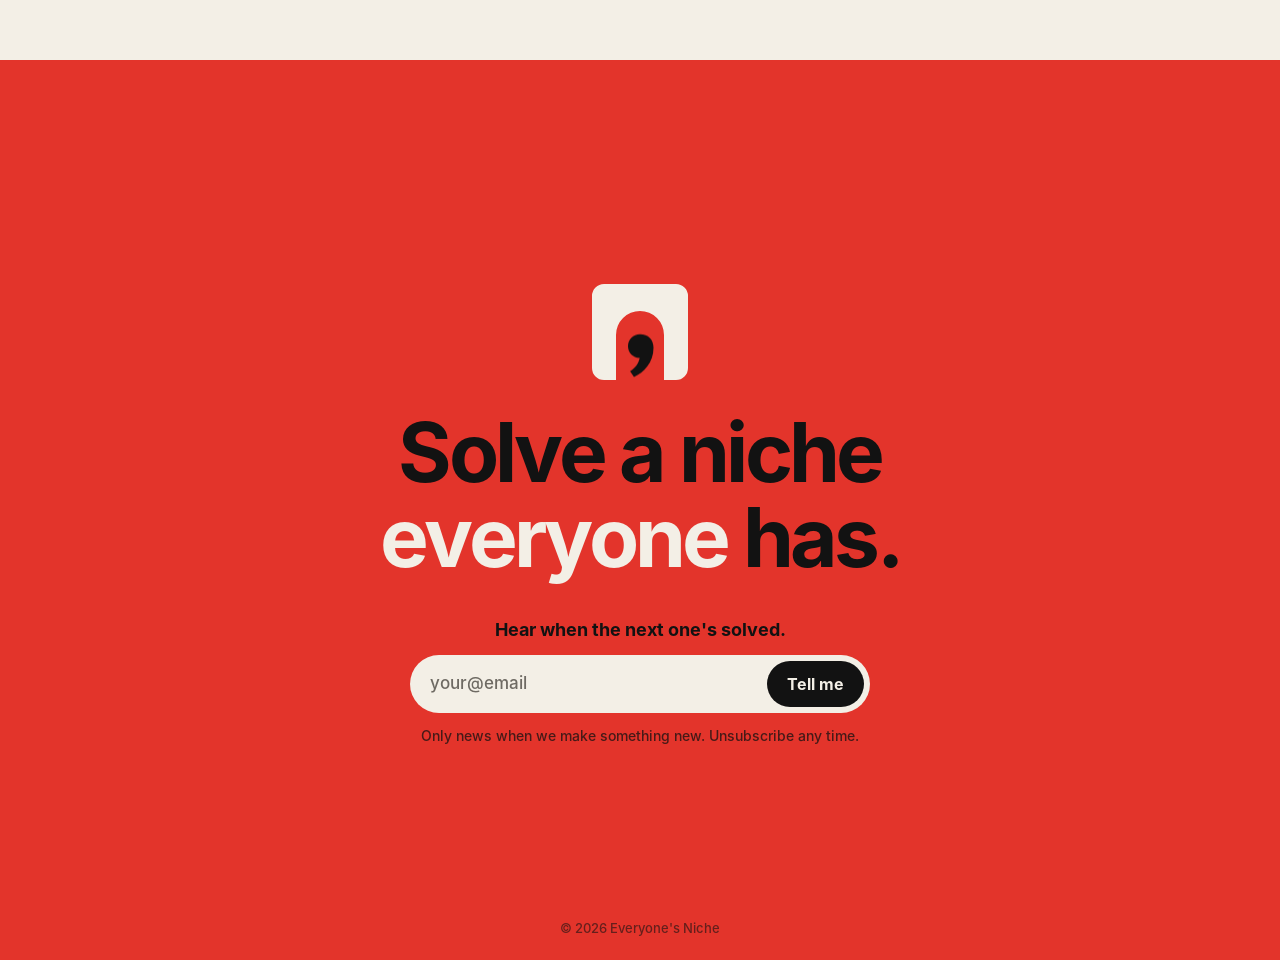
==== commit d1a7272b: "Everyone's Niche: the marker holds descenders" ====
--- a/index.html
+++ b/index.html
@@ -37,7 +37,7 @@
 <link rel="manifest" href="site.webmanifest">
 
 <link rel="preload" href="assets/Inter-Bold.otf" as="font" type="font/otf" crossorigin>
-<link rel="stylesheet" href="style.css?v=19">
+<link rel="stylesheet" href="style.css?v=20">
 <script type="application/ld+json">
 {
   "@context": "https://schema.org",
--- a/style.css
+++ b/style.css
@@ -74,7 +74,7 @@
 .down.on-red:hover, .down.on-red:focus-visible { background: var(--ink); border-color: var(--ink); color: var(--paper); }
 
 /* ---------- Statements (manifesto and slogan): words in masks ---------- */
-.wm { display: inline-block; overflow: hidden; vertical-align: top; padding: .06em .03em .14em; margin: -.06em -.03em -.14em; }
+.wm { display: inline-block; overflow: hidden; vertical-align: top; padding: .06em .03em .26em; margin: -.06em -.03em -.26em; }
 .wi { display: inline-block; }
 .line em, .slogan em { display: inline-block; line-height: 1; }
 
@@ -86,7 +86,8 @@
 .line.quote .lt { text-indent: -.42em; }
 .line.quote .lt * { text-indent: 0; }
 .line:nth-child(even) { justify-content: flex-end; text-align: right; }
-.line em { color: var(--accent); padding: .02em .08em .04em; margin: 0 -.04em; border-radius: .1em;
+/* The marker reaches below the baseline far enough to hold g, y and p's tails. */
+.line em { color: var(--accent); padding: .02em .08em .2em; margin: 0 -.04em -.16em; border-radius: .1em;
   background: linear-gradient(var(--accent), var(--accent)) 0 100% / 0 100% no-repeat; }
 .line:nth-child(even) em { background-position: 100% 100%; }
 
